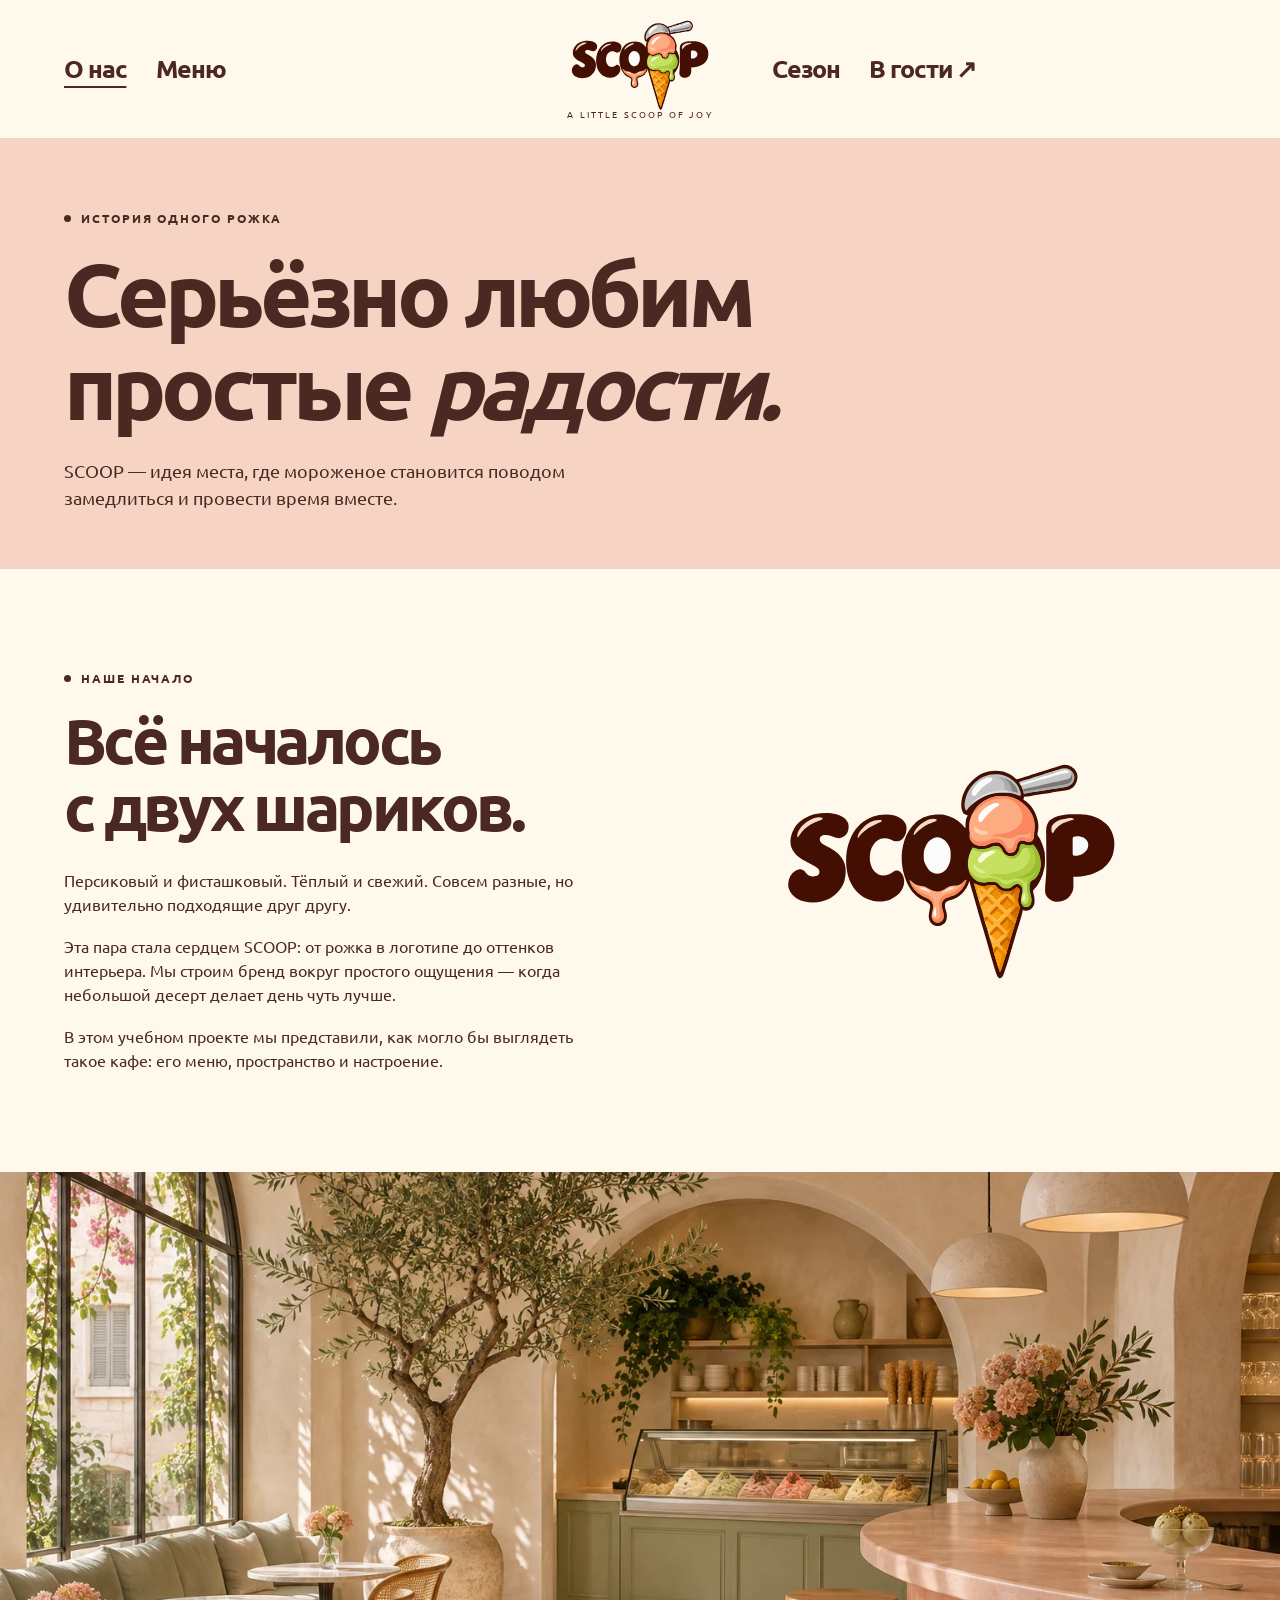
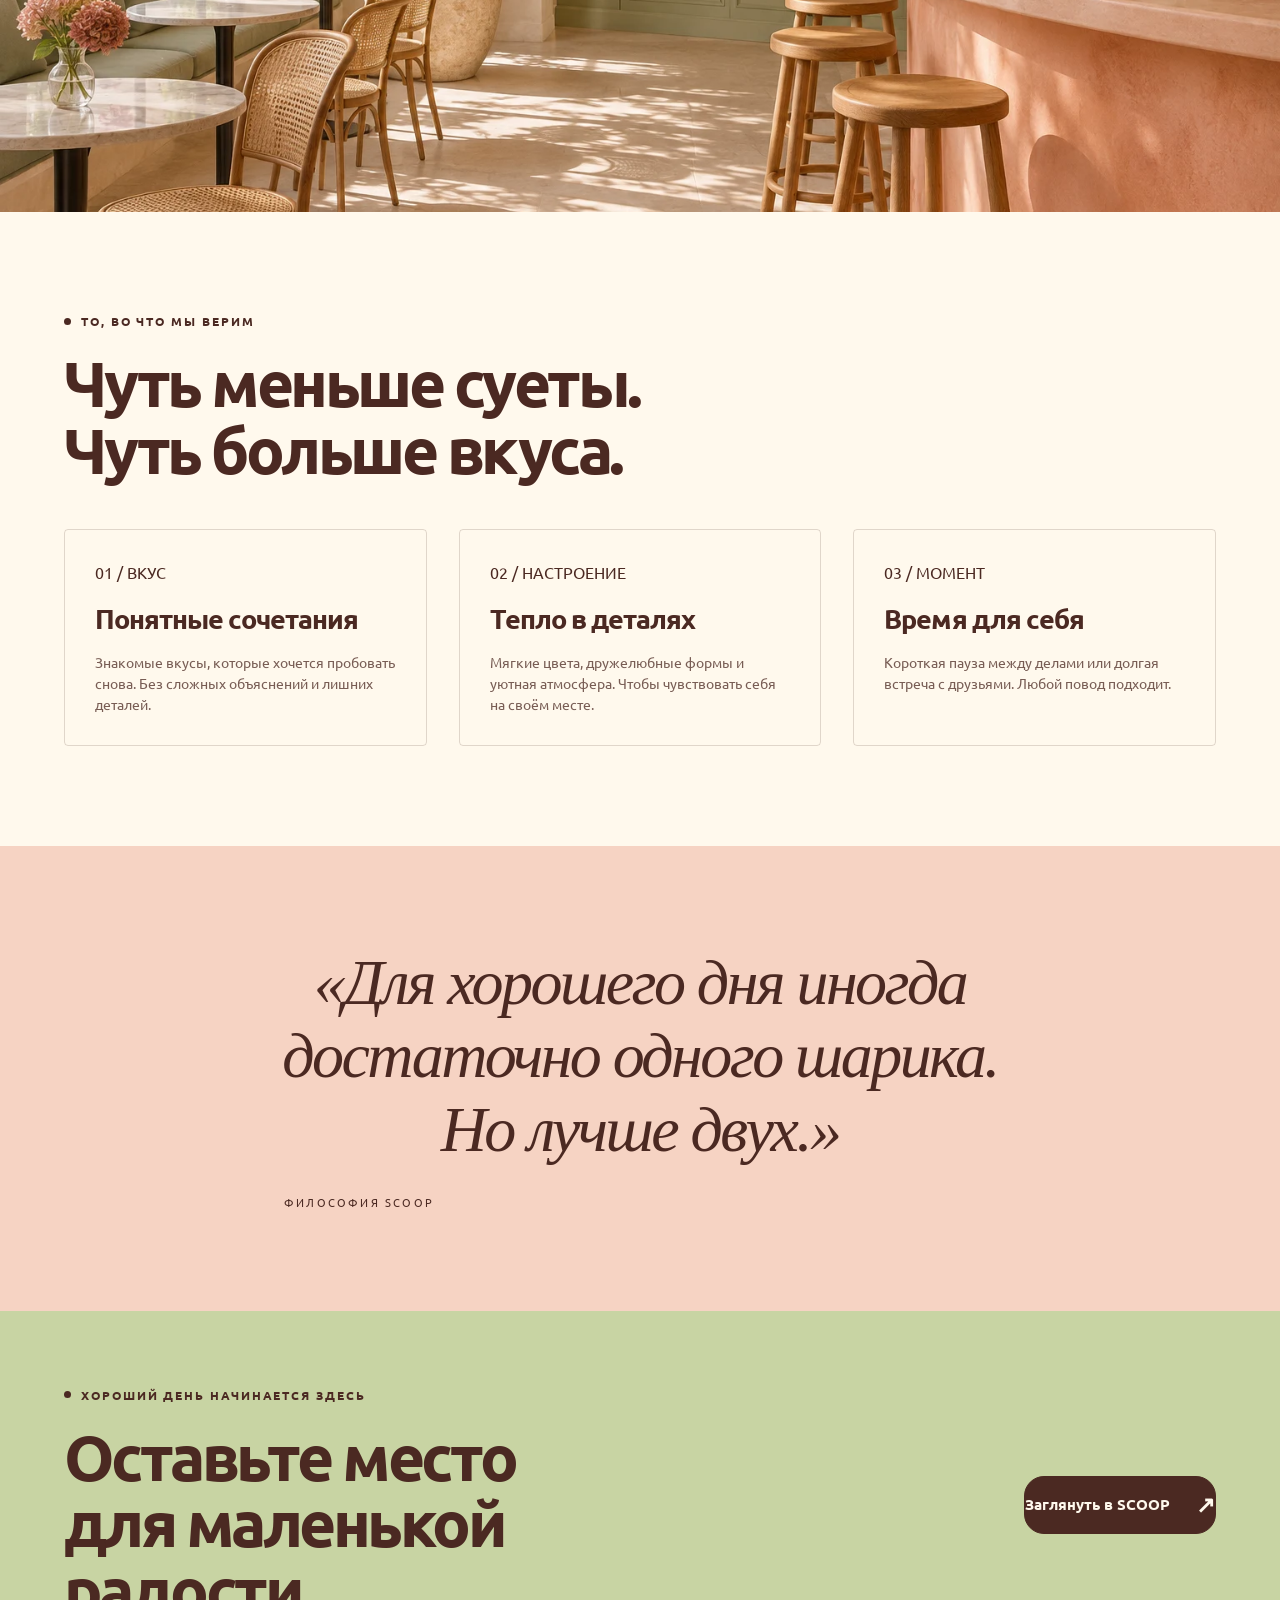
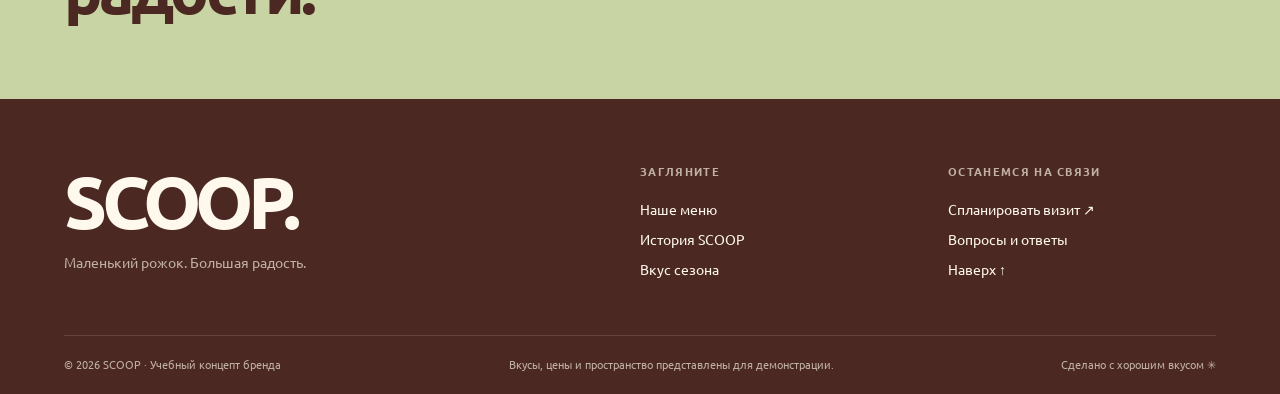
==== about.html @ f2acb2ea "Build SCOOP website with five pages and interactive 3D gelato" ====
<!doctype html><html lang="ru"><head><meta charset="utf-8"><meta name="viewport" content="width=device-width,initial-scale=1"><meta name="theme-color" content="#fff9ed"><title>О SCOOP — история маленькой радости</title><meta name="description" content="SCOOP — концепт кафе-мороженого. Персик, фисташка и маленькие радости. Меню, история бренда и интерактивный 3D-рожок."><link rel="icon" type="image/svg+xml" href="assets/images/logo.svg"><link rel="stylesheet" href="styles.css"><link rel="preload" as="font" type="font/ttf" href="assets/fonts/Ubuntu-Bold.ttf" crossorigin><script src="app.js" defer></script></head><body class="" id="top"><a class="skip" href="#main">Перейти к содержимому</a><header class="site-header"><div class="wrap nav-shell"><nav class="nav-half" aria-label="Основная навигация"><a href="about.html" aria-current="page">О нас</a><a href="menu.html">Меню</a></nav><a class="brand" href="index.html" aria-label="SCOOP — главная"><img src="assets/images/logo.svg" alt="SCOOP — логотип с рожком мороженого" width="150" height="96"><span>a little scoop of joy</span></a><nav class="nav-half" aria-label="Дополнительная навигация"><a href="season.html">Сезон</a><a href="visit.html">В гости ↗</a></nav><button class="mobile-toggle" aria-expanded="false" aria-label="Открыть навигацию">Меню ☰</button></div></header><main id="main"><section class="page-intro"><div class="wrap"><div class="eyebrow">История одного рожка</div><h1>Серьёзно любим<br>простые <em>радости.</em></h1><p>SCOOP — идея места, где мороженое становится поводом замедлиться и провести время вместе.</p></div></section><section class="section"><div class="wrap split"><div class="split-copy"><div class="eyebrow">Наше начало</div><h2>Всё началось<br>с двух шариков.</h2><p>Персиковый и фисташковый. Тёплый и свежий. Совсем разные, но удивительно подходящие друг другу.</p><p>Эта пара стала сердцем SCOOP: от рожка в логотипе до оттенков интерьера. Мы строим бренд вокруг простого ощущения — когда небольшой десерт делает день чуть лучше.</p><p>В этом учебном проекте мы представили, как могло бы выглядеть такое кафе: его меню, пространство и настроение.</p></div><img class="logo-large" src="assets/images/logo.svg" alt="Логотип SCOOP, вариант 14 — персиковое и фисташковое мороженое"></div></section><img class="wide-photo" src="assets/images/interior.webp" alt="Концепция светлого кафе SCOOP с округлой стойкой" width="1536" height="1024"><section class="section"><div class="wrap"><div class="eyebrow">То, во что мы верим</div><h2>Чуть меньше суеты.<br>Чуть больше вкуса.</h2><div class="values"><div class="value"><span>01 / ВКУС</span><h3>Понятные сочетания</h3><p>Знакомые вкусы, которые хочется пробовать снова. Без сложных объяснений и лишних деталей.</p></div><div class="value"><span>02 / НАСТРОЕНИЕ</span><h3>Тепло в деталях</h3><p>Мягкие цвета, дружелюбные формы и уютная атмосфера. Чтобы чувствовать себя на своём месте.</p></div><div class="value"><span>03 / МОМЕНТ</span><h3>Время для себя</h3><p>Короткая пауза между делами или долгая встреча с друзьями. Любой повод подходит.</p></div></div></div></section><section class="section peach-section"><div class="wrap"><blockquote class="quote">«Для хорошего дня иногда<br>достаточно одного шарика.<br>Но лучше двух.»</blockquote><p class="quote-footer">Философия SCOOP</p></div></section><section class="visit-banner"><div class="wrap"><div><div class="eyebrow">Хороший день начинается здесь</div><h2>Оставьте место<br>для маленькой радости.</h2></div><a class="btn dark" href="visit.html">Заглянуть в SCOOP <span class="arrow">↗</span></a></div></section></main><footer class="site-footer"><div class="wrap"><div class="footer-top"><div class="footer-brand"><a class="footer-word" href="index.html">SCOOP.</a><p>Маленький рожок. Большая радость.</p></div><div class="footer-col"><h3>Загляните</h3><a href="menu.html">Наше меню</a><a href="about.html">История SCOOP</a><a href="season.html">Вкус сезона</a></div><div class="footer-col"><h3>Останемся на связи</h3><a href="visit.html">Спланировать визит ↗</a><a href="visit.html#faq">Вопросы и ответы</a><a href="#top">Наверх ↑</a></div></div><div class="footer-bottom"><span>© 2026 SCOOP · Учебный концепт бренда</span><span>Вкусы, цены и пространство представлены для демонстрации.</span><span>Сделано с хорошим вкусом ✳</span></div></div></footer></body></html>
---- styles.css ----
@font-face{font-family:Ubuntu;src:url('assets/fonts/Ubuntu-Regular.ttf')}@font-face{font-family:Ubuntu;src:url('assets/fonts/Ubuntu-Bold.ttf');font-weight:700}
:root{--cream:#fff9ed;--ink:#4b2922;--peach:#f5ad90;--pistachio:#c8d4a3;--line:#4b29222b;--pink:#f6d3c3;--max:1440px}*{box-sizing:border-box}html{scroll-behavior:smooth;scroll-padding-top:110px}body{margin:0;background:var(--cream);color:var(--ink);font-family:Ubuntu,Arial,sans-serif;font-size:16px;line-height:1.5}a{color:inherit;text-decoration:none}button,input,select{font:inherit;color:inherit}button,a,input,select{ -webkit-tap-highlight-color:transparent}button{cursor:pointer}button:disabled{cursor:default}button:focus-visible,a:focus-visible,input:focus-visible,select:focus-visible,canvas:focus-visible{outline:3px solid #7a4233;outline-offset:5px}button{border:0}img{max-width:100%;display:block}h1,h2,h3,p{margin:0}h1,h2,h3{font-weight:700;line-height:1.04;letter-spacing:-.055em}h1{font-size:clamp(62px,7.2vw,104px)}h2{font-size:clamp(43px,5vw,70px)}h3{font-size:29px;letter-spacing:-.035em}p{max-width:590px}.wrap{max-width:var(--max);margin:auto;padding:0 5%}.eyebrow{text-transform:uppercase;letter-spacing:.16em;font-size:12px;font-weight:700;display:flex;align-items:center;gap:10px;margin-bottom:20px}.eyebrow:before{content:'';width:7px;height:7px;border-radius:50%;background:currentColor}.muted{opacity:.67}.skip{position:fixed;top:-80px;left:20px;background:white;padding:12px;z-index:100}.skip:focus{top:5px}.site-header{height:139px;position:relative;z-index:10;border-bottom:1px solid var(--line);background:var(--cream)}.nav-shell{height:100%;display:grid;grid-template-columns:1fr 200px 1fr;align-items:center;gap:32px}.brand{display:flex;flex-direction:column;align-items:center;justify-content:center;align-self:stretch}.brand img{width:150px;height:96px;object-fit:contain}.brand span{font-size:9px;letter-spacing:.24em;text-transform:uppercase;margin-top:-5px}.nav-half{display:flex;gap:30px;align-items:center}.nav-half:last-child{justify-content:flex-end}.nav-half a{font-weight:700;font-size:25px;letter-spacing:-.045em;white-space:nowrap}.nav-half a[aria-current=page]{text-decoration:underline;text-underline-offset:8px;text-decoration-thickness:2px}.nav-half a:hover{opacity:.65}.mobile-toggle{display:none}.hero{position:relative;overflow:hidden;background:#f6d9c4;min-height:660px}.hero-inner{min-height:660px;display:grid;grid-template-columns:1fr 1fr;align-items:center;position:relative}.hero-copy{padding:62px 0 94px;z-index:2}.hero h1 span{display:block}.hero h1 .serif{font-family:Georgia,serif;font-weight:400;font-style:italic;letter-spacing:-.07em}.hero .lead{margin-top:26px;max-width:400px;font-size:18px;line-height:1.55}.buttons{display:flex;gap:12px;margin-top:30px;flex-wrap:wrap}.btn{min-width:184px;height:58px;border-radius:20px;display:inline-flex;align-items:center;justify-content:center;gap:26px;font-weight:700;font-size:15px;border:1px solid var(--ink);transition:transform .2s,background .2s}.btn:hover{transform:translateY(-3px)}.btn.dark{background:var(--ink);color:var(--cream)}.btn.light{background:var(--cream)}.btn.pistachio{background:var(--pistachio)}.arrow{font-size:23px;line-height:1}.hero-art{position:absolute;width:56%;height:100%;right:-2%;top:0}.halo{position:absolute;top:10%;right:10%;width:76%;aspect-ratio:1;border:1px solid #4b292235;border-radius:50%}.halo:after{content:'';position:absolute;inset:20px;border:1px solid #4b292215;border-radius:50%}.hero-art canvas{position:absolute;inset:0;width:100%;height:100%;touch-action:pan-y;cursor:grab}.hero-art canvas:active{cursor:grabbing}.hero-fallback{position:absolute;inset:8% 4% 8%;width:92%;height:84%;object-fit:contain;mix-blend-mode:multiply}.hero-art.ready .hero-fallback{display:none}.sticker{position:absolute;right:6%;top:18%;width:102px;height:102px;border-radius:50%;display:grid;place-content:center;text-align:center;background:var(--pistachio);transform:rotate(12deg);font-size:12px;font-weight:700;line-height:1.4;box-shadow:0 8px 24px #4b292208;pointer-events:none}.sticker b{font-size:25px}.model-hint{position:absolute;bottom:103px;right:10%;display:flex;align-items:center;gap:10px;font-size:11px;letter-spacing:.04em}.icon-btn{width:38px;height:38px;background:transparent;border:1px solid var(--line);border-radius:50%;display:inline-grid;place-content:center}.flavor-control{position:absolute;bottom:40px;right:14%;display:flex;gap:12px;align-items:center;font-size:12px}.swatches{display:flex;gap:6px}.swatch{width:25px;height:25px;border:3px solid var(--cream);border-radius:50%;outline:1px solid transparent}.swatch[aria-pressed=true]{outline-color:var(--ink)}.slide-control{position:absolute;bottom:30px;left:5%;display:flex;align-items:center;gap:15px;font-size:12px}.slide-control a{width:40px;height:40px;border:1px solid #4b292260;border-radius:50%;display:grid;place-items:center;font-size:21px}.slide-control a:hover{background:var(--cream)}.slide-control .count{margin:0 12px;font-size:11px;letter-spacing:.2em}.down-link{position:absolute;bottom:30px;left:47%;width:38px;height:38px;display:grid;place-items:center;border-bottom:1px solid var(--ink)}.ribbon{display:flex;justify-content:space-around;align-items:center;gap:26px;overflow:hidden;background:var(--pistachio);padding:21px 4%;font-weight:700;font-size:14px;white-space:nowrap;border-block:1px solid var(--line)}.ribbon i{font-size:20px;font-style:normal}.section{padding:100px 0}.section-head{display:flex;align-items:flex-end;justify-content:space-between;gap:30px;margin-bottom:38px}.section-head h2{max-width:700px}.text-link{border-bottom:1px solid var(--ink);padding-bottom:7px;display:inline-flex;gap:28px;font-size:14px;white-space:nowrap}.cards{display:grid;grid-template-columns:repeat(3,1fr);gap:22px}.flavor-card{min-width:0}.flavor-image{height:310px;background:var(--card);position:relative;overflow:hidden;border-radius:150px 150px 5px 5px;display:grid;place-items:center;transition:transform .3s}.flavor-card:hover .flavor-image{transform:translateY(-5px)}.flavor-image img{height:250px;width:280px;object-fit:contain;filter:drop-shadow(0 18px 17px #4b292220)}.tag{position:absolute;left:20px;top:26px;border:1px solid #4b292240;border-radius:30px;padding:5px 11px;font-size:10px;letter-spacing:.08em;text-transform:uppercase}.card-heading{display:flex;justify-content:space-between;gap:16px;align-items:baseline;margin:20px 0 8px}.card-heading h3{font-size:26px}.price{font-size:14px;white-space:nowrap}.flavor-card p{font-size:14px;opacity:.7;max-width:320px}.split{display:grid;grid-template-columns:1fr 1fr;gap:8%;align-items:center}.split-image{width:100%;aspect-ratio:1;object-fit:cover;border-radius:4px 180px 4px 4px}.split-copy h2{margin-bottom:28px}.split-copy p+p{margin-top:18px}.split-copy .text-link{margin-top:30px}.peach-section{background:var(--pink)}.quote{font-family:Georgia,serif;font-weight:400;font-style:italic;font-size:clamp(40px,5vw,70px);letter-spacing:-.04em;max-width:1000px;text-align:center;line-height:1.15;margin:auto}.quote-footer{text-align:center;margin-top:28px;font-size:11px;letter-spacing:.2em;text-transform:uppercase}.steps{display:grid;grid-template-columns:repeat(3,1fr);gap:42px;margin-top:55px}.step{border-top:1px solid var(--line);padding-top:22px}.step .number{font-size:11px;letter-spacing:.15em;display:block;margin-bottom:28px}.step h3{font-size:28px;margin-bottom:15px}.step p{font-size:15px;opacity:.7}.visit-banner{padding:75px 0;background:var(--pistachio)}.visit-banner .wrap{display:flex;justify-content:space-between;align-items:center;gap:30px}.visit-banner h2{max-width:700px}.site-footer{padding:64px 0 22px;background:var(--ink);color:var(--cream)}.footer-top{display:grid;grid-template-columns:2fr 1fr 1fr;gap:40px;padding-bottom:55px}.footer-word{font-size:74px;font-weight:700;letter-spacing:-.07em;line-height:1}.footer-top p{font-size:14px;opacity:.65;margin-top:15px}.footer-col h3{font:700 11px Ubuntu;letter-spacing:.12em;text-transform:uppercase;margin-bottom:20px;opacity:.65}.footer-col a{display:block;margin-top:9px;font-size:14px}.footer-bottom{border-top:1px solid #fff9ed35;padding-top:20px;font-size:11px;display:flex;gap:25px;justify-content:space-between;opacity:.65}.page-intro{padding:70px 0 58px;background:var(--pink)}.page-intro h1{font-size:clamp(54px,7vw,92px)}.page-intro p{font-size:18px;margin-top:24px}.filter-row{display:flex;gap:10px;flex-wrap:wrap;margin-bottom:34px}.filter{border:1px solid var(--line);border-radius:40px;padding:11px 21px;background:transparent;font-size:13px}.filter[aria-pressed=true]{background:var(--ink);color:var(--cream)}.menu-grid{row-gap:45px}.note{font-size:12px;opacity:.65;margin-top:35px;max-width:850px}.detail-toggle{margin-top:12px;border-bottom:1px solid var(--line);background:none;padding:0 0 4px;font-size:12px}.detail{font-size:12px;margin-top:12px;padding:14px;border:1px solid var(--line);border-radius:12px}.detail[hidden],.flavor-card[hidden]{display:none}.wide-photo{width:100%;max-height:640px;object-fit:cover}.values{display:grid;grid-template-columns:repeat(3,1fr);gap:32px;margin-top:45px}.value{padding:30px;border:1px solid var(--line);border-radius:4px}.value h3{margin:20px 0;font-size:27px}.value p{font-size:14px;opacity:.75}.visit-grid{display:grid;grid-template-columns:1fr 1fr;gap:60px;align-items:start}.visit-grid img{border-radius:180px 180px 4px 4px;aspect-ratio:1;object-fit:cover}.visit-grid h2{font-size:48px;margin-bottom:24px}.visit-form{background:#f4eedf;border-radius:4px;padding:30px}.fields{display:grid;grid-template-columns:1fr 1fr;gap:18px}.field{display:flex;flex-direction:column;gap:8px;font-size:12px}.field input,.field select{width:100%;padding:13px 10px;background:var(--cream);border:1px solid var(--line);border-radius:8px;min-width:0}.field.full{grid-column:1/-1}.visit-form .btn{width:100%;margin-top:22px}.form-message{padding:15px;margin-top:20px;border:1px solid #4b292250;background:var(--pistachio);font-size:14px;border-radius:8px}.form-message:empty{display:none}.faq{max-width:900px;margin:45px auto 0}.faq details{border-top:1px solid var(--line);padding:22px 0}.faq summary{font-size:21px;cursor:pointer}.faq p{font-size:15px;margin-top:18px;opacity:.75}.season .hero{background:#dce3bd}.season .sticker{background:var(--peach)}.season .hero-fallback{object-fit:cover;border-radius:220px}.season .hero-art{right:0}.season .hero-art:after{content:'';position:absolute;inset:0;background:linear-gradient(90deg,#dce3bd,transparent 30%);pointer-events:none}.season-photo{width:90%;height:84%;position:absolute;top:5%;right:0;object-fit:cover;border-radius:250px 250px 6px 6px}.season .hero-copy{max-width:640px}.season .model-hint,.season .flavor-control{display:none}.logo-large{width:65%;margin:auto}.reduce-note{font-size:10px;opacity:.6}.social-stamp{display:flex;align-items:center;gap:8px;letter-spacing:.1em;text-transform:uppercase;font-size:10px}.social-stamp:before{content:'✳';font-size:28px}.toast{position:fixed;bottom:25px;left:50%;transform:translateX(-50%);padding:15px 24px;background:var(--ink);color:var(--cream);border-radius:20px;z-index:99}.hero-in{animation:slideIn .3s ease-in}@keyframes slideIn{from{opacity:.65;transform:translateX(24px)}to{opacity:1;transform:translateX(0)}}
@media(min-width:1500px){.hero-art{right:0}.hero-inner{min-height:740px}.hero{min-height:740px}}
@media(max-width:1100px){.nav-shell{grid-template-columns:1fr 170px 1fr;gap:15px}.nav-half{gap:20px}.nav-half a{font-size:19px}.hero h1{font-size:76px}.hero-art{right:-6%;width:62%}.hero .lead{max-width:340px}.flavor-image{height:260px}.flavor-image img{height:220px}.hero-inner,.hero{min-height:650px}.model-hint{right:12%}}
@media(max-width:760px){.wrap{padding:0 6%}.site-header{height:96px}.nav-shell{display:flex;justify-content:space-between}.brand{align-items:flex-start}.brand img{width:112px;height:73px}.brand span{font-size:7px;margin-left:12px;margin-top:-5px}.mobile-toggle{display:block;background:transparent;border:1px solid var(--line);border-radius:18px;padding:10px 15px;font-size:14px}.nav-half{display:none;position:absolute;left:0;right:0;top:96px;background:var(--cream);padding:20px 6%;flex-direction:column;align-items:flex-start;gap:18px}.nav-half:last-child{top:208px;padding-bottom:25px}.site-header.open .nav-half{display:flex}.nav-half a{font-size:22px}.hero-inner{display:flex;flex-direction:column;min-height:990px;align-items:stretch}.hero-copy{padding:40px 0 0}.hero h1{font-size:69px;max-width:430px}.hero .lead{font-size:16px;max-width:360px;margin-top:22px}.hero-art{top:415px;right:0;width:100%;height:500px}.hero-art .halo{top:8%;width:72%;right:14%}.sticker{top:14%;right:7%;height:80px;width:80px;font-size:10px}.sticker b{font-size:20px}.buttons{gap:10px;margin-top:25px}.btn{min-width:0;flex:1;max-width:220px;padding:0 18px;gap:20px;height:56px;font-size:14px}.model-hint{bottom:40px;right:12%;font-size:10px}.flavor-control{bottom:0;right:17%;font-size:11px}.slide-control{bottom:23px;left:6%}.down-link{left:auto;right:6%;bottom:23px}.ribbon{justify-content:flex-start;font-size:12px;padding:15px 6%;gap:26px}.section{padding:65px 0}.section-head{align-items:flex-start;flex-direction:column;gap:22px}.cards{grid-template-columns:1fr;gap:38px}.flavor-image{height:340px;border-radius:180px 180px 5px 5px}.flavor-image img{height:290px}.card-heading h3{font-size:29px}.split{grid-template-columns:1fr;gap:36px}.split-image{aspect-ratio:1.1;border-top-right-radius:140px}.split-copy h2{font-size:44px}.steps,.values{grid-template-columns:1fr;gap:25px}.step .number{margin-bottom:14px}.visit-banner .wrap{align-items:flex-start;flex-direction:column}.visit-banner h2{font-size:43px}.visit-banner .btn{flex:auto;min-width:190px}.footer-top{grid-template-columns:1fr 1fr;gap:35px}.footer-brand{grid-column:1/-1}.footer-bottom{flex-direction:column;gap:8px}.page-intro{padding:47px 0}.page-intro p{font-size:16px}.visit-grid{grid-template-columns:1fr;gap:40px}.visit-form{padding:22px}.visit-form .btn{max-width:none}.visit-grid h2{font-size:40px}.fields{gap:12px}.filter-row{gap:7px}.filter{padding:9px 15px}.season-photo{height:80%;width:88%;right:6%}.season .hero-art:after{display:none}.season .hero-inner{min-height:990px}.season .hero-copy{z-index:2}.season .hero h1{font-size:64px}.quote{font-size:42px}.faq summary{font-size:19px}.value{padding:26px}}
@media(prefers-reduced-motion:reduce){html{scroll-behavior:auto}*,*:before,*:after{animation:none!important;transition:none!important}}
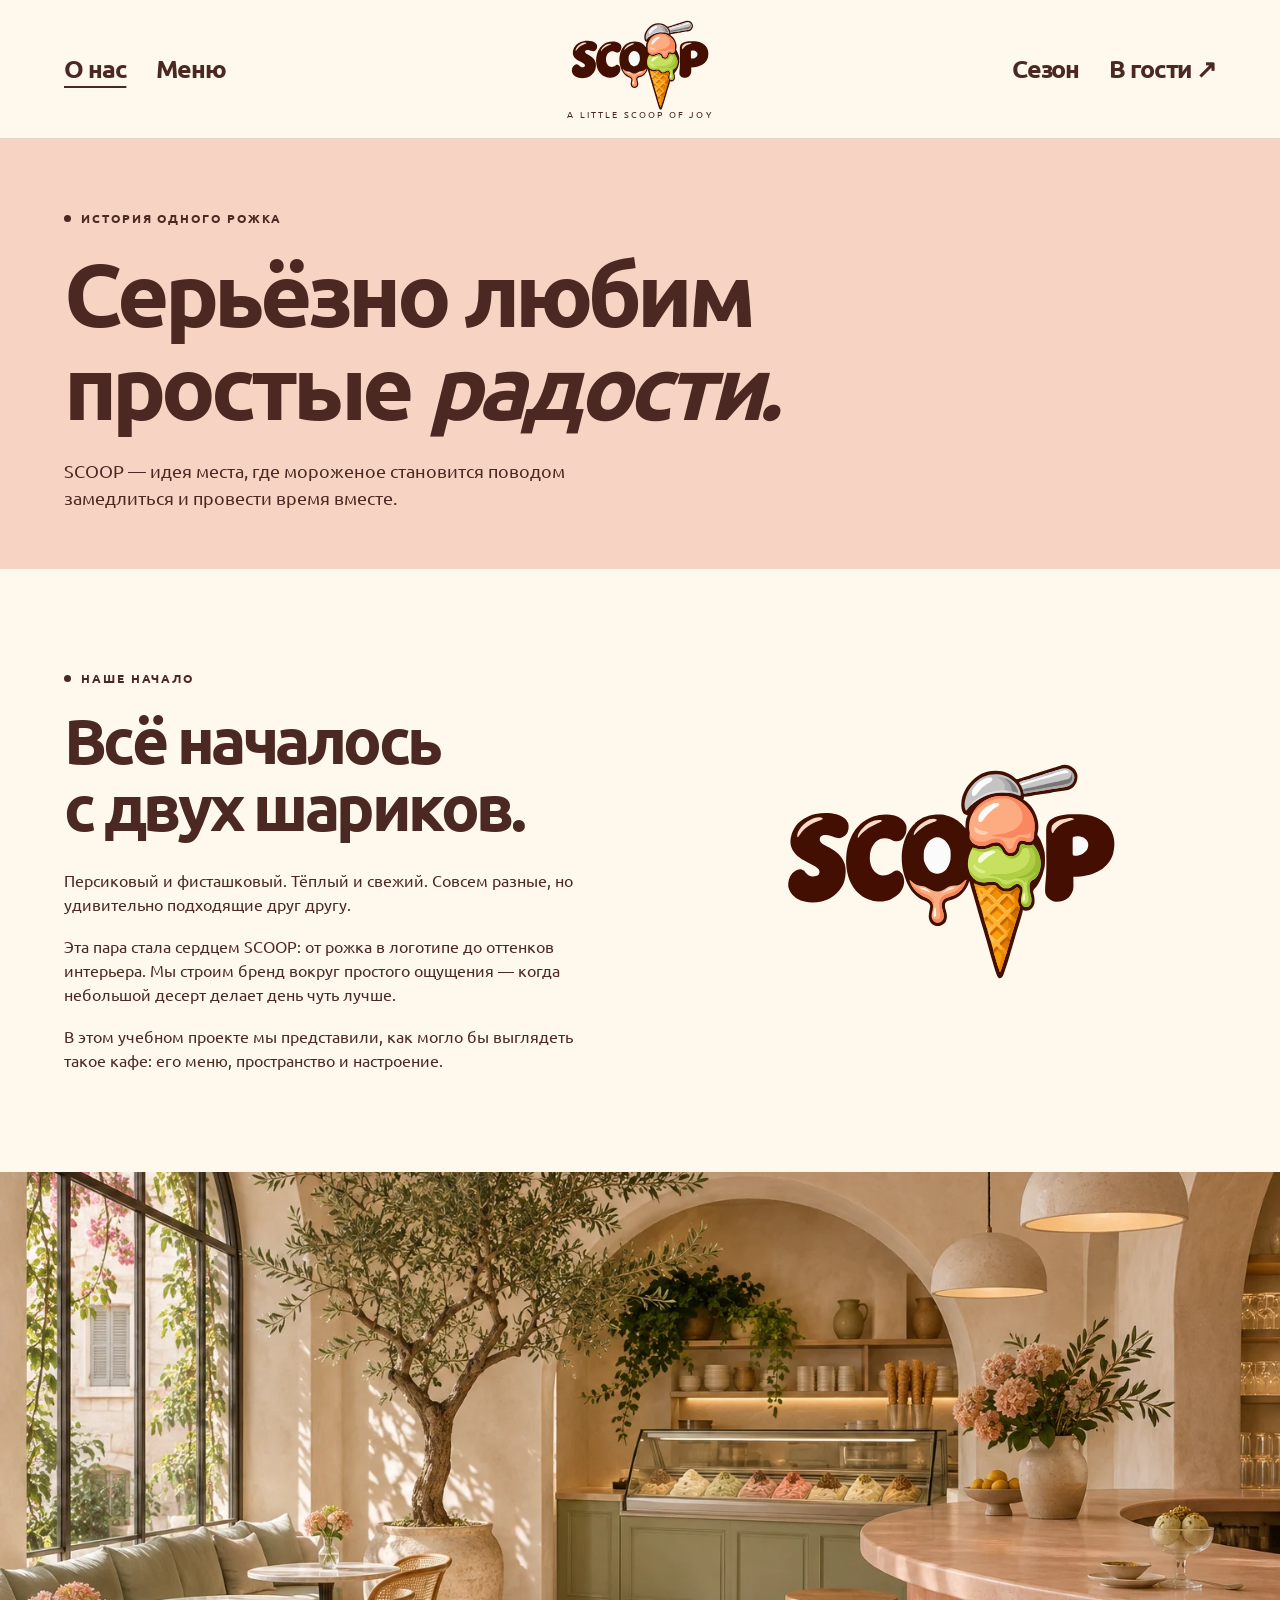
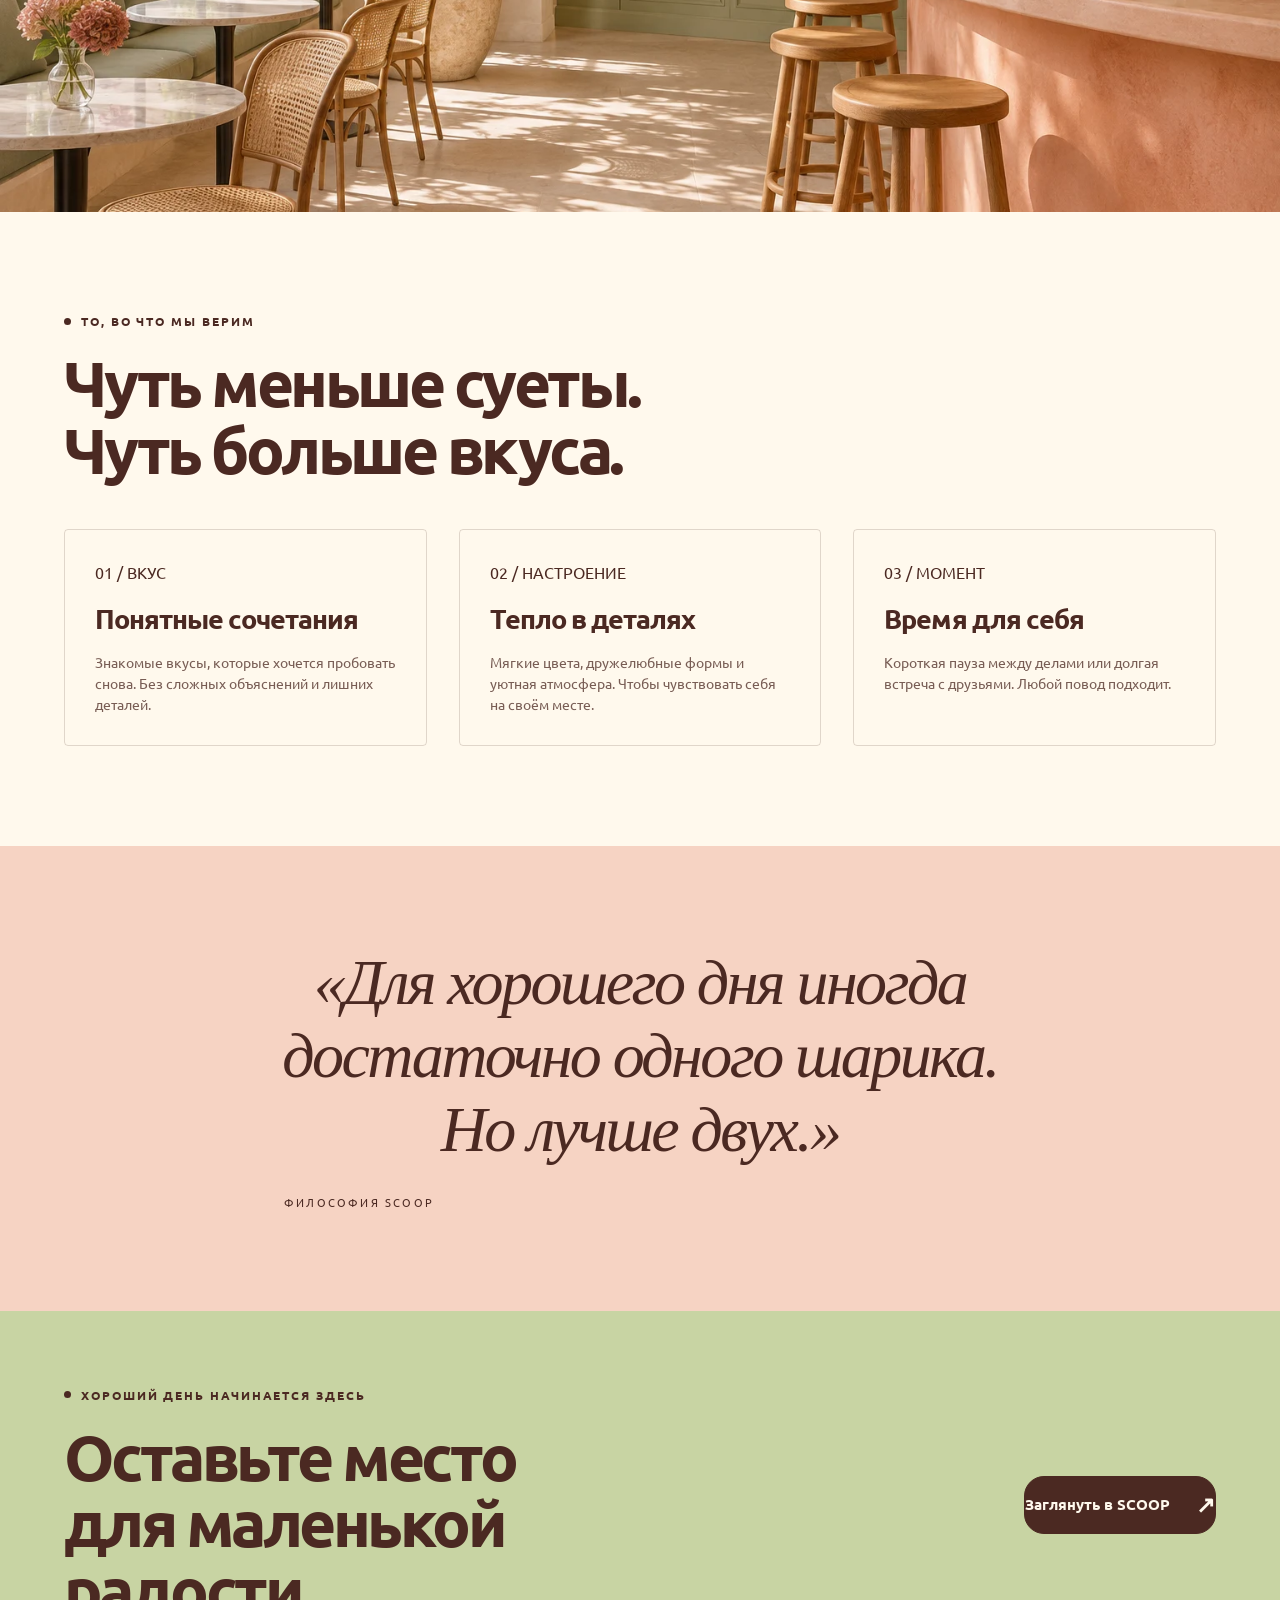
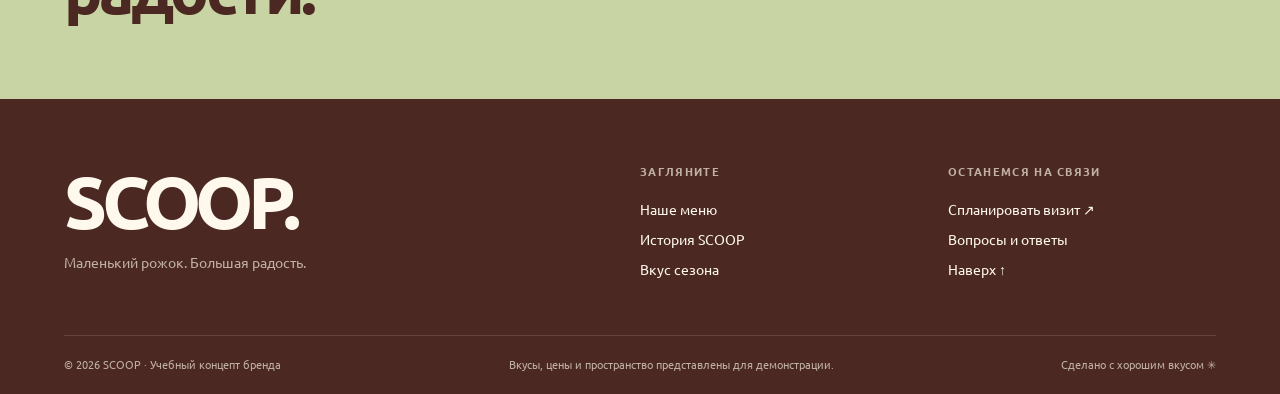
==== commit 4c1ad7d7: "Fix mobile navigation and responsive layout; add filtered flavor picker and restore visit plans" ====
--- a/about.html
+++ b/about.html
@@ -1 +1 @@
-<!doctype html><html lang="ru"><head><meta charset="utf-8"><meta name="viewport" content="width=device-width,initial-scale=1"><meta name="theme-color" content="#fff9ed"><title>О SCOOP — история маленькой радости</title><meta name="description" content="SCOOP — концепт кафе-мороженого. Персик, фисташка и маленькие радости. Меню, история бренда и интерактивный 3D-рожок."><link rel="icon" type="image/svg+xml" href="assets/images/logo.svg"><link rel="stylesheet" href="styles.css"><link rel="preload" as="font" type="font/ttf" href="assets/fonts/Ubuntu-Bold.ttf" crossorigin><script src="app.js" defer></script></head><body class="" id="top"><a class="skip" href="#main">Перейти к содержимому</a><header class="site-header"><div class="wrap nav-shell"><nav class="nav-half" aria-label="Основная навигация"><a href="about.html" aria-current="page">О нас</a><a href="menu.html">Меню</a></nav><a class="brand" href="index.html" aria-label="SCOOP — главная"><img src="assets/images/logo.svg" alt="SCOOP — логотип с рожком мороженого" width="150" height="96"><span>a little scoop of joy</span></a><nav class="nav-half" aria-label="Дополнительная навигация"><a href="season.html">Сезон</a><a href="visit.html">В гости ↗</a></nav><button class="mobile-toggle" aria-expanded="false" aria-label="Открыть навигацию">Меню ☰</button></div></header><main id="main"><section class="page-intro"><div class="wrap"><div class="eyebrow">История одного рожка</div><h1>Серьёзно любим<br>простые <em>радости.</em></h1><p>SCOOP — идея места, где мороженое становится поводом замедлиться и провести время вместе.</p></div></section><section class="section"><div class="wrap split"><div class="split-copy"><div class="eyebrow">Наше начало</div><h2>Всё началось<br>с двух шариков.</h2><p>Персиковый и фисташковый. Тёплый и свежий. Совсем разные, но удивительно подходящие друг другу.</p><p>Эта пара стала сердцем SCOOP: от рожка в логотипе до оттенков интерьера. Мы строим бренд вокруг простого ощущения — когда небольшой десерт делает день чуть лучше.</p><p>В этом учебном проекте мы представили, как могло бы выглядеть такое кафе: его меню, пространство и настроение.</p></div><img class="logo-large" src="assets/images/logo.svg" alt="Логотип SCOOP, вариант 14 — персиковое и фисташковое мороженое"></div></section><img class="wide-photo" src="assets/images/interior.webp" alt="Концепция светлого кафе SCOOP с округлой стойкой" width="1536" height="1024"><section class="section"><div class="wrap"><div class="eyebrow">То, во что мы верим</div><h2>Чуть меньше суеты.<br>Чуть больше вкуса.</h2><div class="values"><div class="value"><span>01 / ВКУС</span><h3>Понятные сочетания</h3><p>Знакомые вкусы, которые хочется пробовать снова. Без сложных объяснений и лишних деталей.</p></div><div class="value"><span>02 / НАСТРОЕНИЕ</span><h3>Тепло в деталях</h3><p>Мягкие цвета, дружелюбные формы и уютная атмосфера. Чтобы чувствовать себя на своём месте.</p></div><div class="value"><span>03 / МОМЕНТ</span><h3>Время для себя</h3><p>Короткая пауза между делами или долгая встреча с друзьями. Любой повод подходит.</p></div></div></div></section><section class="section peach-section"><div class="wrap"><blockquote class="quote">«Для хорошего дня иногда<br>достаточно одного шарика.<br>Но лучше двух.»</blockquote><p class="quote-footer">Философия SCOOP</p></div></section><section class="visit-banner"><div class="wrap"><div><div class="eyebrow">Хороший день начинается здесь</div><h2>Оставьте место<br>для маленькой радости.</h2></div><a class="btn dark" href="visit.html">Заглянуть в SCOOP <span class="arrow">↗</span></a></div></section></main><footer class="site-footer"><div class="wrap"><div class="footer-top"><div class="footer-brand"><a class="footer-word" href="index.html">SCOOP.</a><p>Маленький рожок. Большая радость.</p></div><div class="footer-col"><h3>Загляните</h3><a href="menu.html">Наше меню</a><a href="about.html">История SCOOP</a><a href="season.html">Вкус сезона</a></div><div class="footer-col"><h3>Останемся на связи</h3><a href="visit.html">Спланировать визит ↗</a><a href="visit.html#faq">Вопросы и ответы</a><a href="#top">Наверх ↑</a></div></div><div class="footer-bottom"><span>© 2026 SCOOP · Учебный концепт бренда</span><span>Вкусы, цены и пространство представлены для демонстрации.</span><span>Сделано с хорошим вкусом ✳</span></div></div></footer></body></html>+<!doctype html><html lang="ru"><head><meta charset="utf-8"><meta name="viewport" content="width=device-width,initial-scale=1"><meta name="theme-color" content="#fff9ed"><title>О SCOOP — история маленькой радости</title><meta name="description" content="SCOOP — концепт кафе-мороженого. Персик, фисташка и маленькие радости. Меню, история бренда и интерактивный 3D-рожок."><link rel="icon" type="image/svg+xml" href="assets/images/logo.svg"><link rel="stylesheet" href="styles.css?v=2"><link rel="preload" as="font" type="font/ttf" href="assets/fonts/Ubuntu-Bold.ttf" crossorigin><script src="app.js?v=2" defer></script></head><body class="" id="top"><a class="skip" href="#main">Перейти к содержимому</a><header class="site-header"><div class="wrap nav-shell"><nav class="nav-half" aria-label="Основная навигация"><a href="about.html" aria-current="page">О нас</a><a href="menu.html">Меню</a></nav><a class="brand" href="index.html" aria-label="SCOOP — главная"><img src="assets/images/logo.svg" alt="SCOOP — логотип с рожком мороженого" width="150" height="96"><span>a little scoop of joy</span></a><nav class="nav-half" aria-label="Дополнительная навигация"><a href="season.html">Сезон</a><a href="visit.html">В гости ↗</a></nav><button class="mobile-toggle" aria-expanded="false" aria-label="Открыть навигацию">Меню ☰</button></div></header><main id="main"><section class="page-intro"><div class="wrap"><div class="eyebrow">История одного рожка</div><h1>Серьёзно любим<br>простые <em>радости.</em></h1><p>SCOOP — идея места, где мороженое становится поводом замедлиться и провести время вместе.</p></div></section><section class="section"><div class="wrap split"><div class="split-copy"><div class="eyebrow">Наше начало</div><h2>Всё началось<br>с двух шариков.</h2><p>Персиковый и фисташковый. Тёплый и свежий. Совсем разные, но удивительно подходящие друг другу.</p><p>Эта пара стала сердцем SCOOP: от рожка в логотипе до оттенков интерьера. Мы строим бренд вокруг простого ощущения — когда небольшой десерт делает день чуть лучше.</p><p>В этом учебном проекте мы представили, как могло бы выглядеть такое кафе: его меню, пространство и настроение.</p></div><img class="logo-large" src="assets/images/logo.svg" alt="Логотип SCOOP, вариант 14 — персиковое и фисташковое мороженое"></div></section><img class="wide-photo" src="assets/images/interior.webp" alt="Концепция светлого кафе SCOOP с округлой стойкой" width="1536" height="1024"><section class="section"><div class="wrap"><div class="eyebrow">То, во что мы верим</div><h2>Чуть меньше суеты.<br>Чуть больше вкуса.</h2><div class="values"><div class="value"><span>01 / ВКУС</span><h3>Понятные сочетания</h3><p>Знакомые вкусы, которые хочется пробовать снова. Без сложных объяснений и лишних деталей.</p></div><div class="value"><span>02 / НАСТРОЕНИЕ</span><h3>Тепло в деталях</h3><p>Мягкие цвета, дружелюбные формы и уютная атмосфера. Чтобы чувствовать себя на своём месте.</p></div><div class="value"><span>03 / МОМЕНТ</span><h3>Время для себя</h3><p>Короткая пауза между делами или долгая встреча с друзьями. Любой повод подходит.</p></div></div></div></section><section class="section peach-section"><div class="wrap"><blockquote class="quote">«Для хорошего дня иногда<br>достаточно одного шарика.<br>Но лучше двух.»</blockquote><p class="quote-footer">Философия SCOOP</p></div></section><section class="visit-banner"><div class="wrap"><div><div class="eyebrow">Хороший день начинается здесь</div><h2>Оставьте место<br>для маленькой радости.</h2></div><a class="btn dark" href="visit.html">Заглянуть в SCOOP <span class="arrow">↗</span></a></div></section></main><footer class="site-footer"><div class="wrap"><div class="footer-top"><div class="footer-brand"><a class="footer-word" href="index.html">SCOOP.</a><p>Маленький рожок. Большая радость.</p></div><div class="footer-col"><h3>Загляните</h3><a href="menu.html">Наше меню</a><a href="about.html">История SCOOP</a><a href="season.html">Вкус сезона</a></div><div class="footer-col"><h3>Останемся на связи</h3><a href="visit.html">Спланировать визит ↗</a><a href="visit.html#faq">Вопросы и ответы</a><a href="#top">Наверх ↑</a></div></div><div class="footer-bottom"><span>© 2026 SCOOP · Учебный концепт бренда</span><span>Вкусы, цены и пространство представлены для демонстрации.</span><span>Сделано с хорошим вкусом ✳</span></div></div></footer></body></html>
--- a/styles.css
+++ b/styles.css
@@ -1,6 +1,22 @@
-@font-face{font-family:Ubuntu;src:url('assets/fonts/Ubuntu-Regular.ttf')}@font-face{font-family:Ubuntu;src:url('assets/fonts/Ubuntu-Bold.ttf');font-weight:700}
-:root{--cream:#fff9ed;--ink:#4b2922;--peach:#f5ad90;--pistachio:#c8d4a3;--line:#4b29222b;--pink:#f6d3c3;--max:1440px}*{box-sizing:border-box}html{scroll-behavior:smooth;scroll-padding-top:110px}body{margin:0;background:var(--cream);color:var(--ink);font-family:Ubuntu,Arial,sans-serif;font-size:16px;line-height:1.5}a{color:inherit;text-decoration:none}button,input,select{font:inherit;color:inherit}button,a,input,select{ -webkit-tap-highlight-color:transparent}button{cursor:pointer}button:disabled{cursor:default}button:focus-visible,a:focus-visible,input:focus-visible,select:focus-visible,canvas:focus-visible{outline:3px solid #7a4233;outline-offset:5px}button{border:0}img{max-width:100%;display:block}h1,h2,h3,p{margin:0}h1,h2,h3{font-weight:700;line-height:1.04;letter-spacing:-.055em}h1{font-size:clamp(62px,7.2vw,104px)}h2{font-size:clamp(43px,5vw,70px)}h3{font-size:29px;letter-spacing:-.035em}p{max-width:590px}.wrap{max-width:var(--max);margin:auto;padding:0 5%}.eyebrow{text-transform:uppercase;letter-spacing:.16em;font-size:12px;font-weight:700;display:flex;align-items:center;gap:10px;margin-bottom:20px}.eyebrow:before{content:'';width:7px;height:7px;border-radius:50%;background:currentColor}.muted{opacity:.67}.skip{position:fixed;top:-80px;left:20px;background:white;padding:12px;z-index:100}.skip:focus{top:5px}.site-header{height:139px;position:relative;z-index:10;border-bottom:1px solid var(--line);background:var(--cream)}.nav-shell{height:100%;display:grid;grid-template-columns:1fr 200px 1fr;align-items:center;gap:32px}.brand{display:flex;flex-direction:column;align-items:center;justify-content:center;align-self:stretch}.brand img{width:150px;height:96px;object-fit:contain}.brand span{font-size:9px;letter-spacing:.24em;text-transform:uppercase;margin-top:-5px}.nav-half{display:flex;gap:30px;align-items:center}.nav-half:last-child{justify-content:flex-end}.nav-half a{font-weight:700;font-size:25px;letter-spacing:-.045em;white-space:nowrap}.nav-half a[aria-current=page]{text-decoration:underline;text-underline-offset:8px;text-decoration-thickness:2px}.nav-half a:hover{opacity:.65}.mobile-toggle{display:none}.hero{position:relative;overflow:hidden;background:#f6d9c4;min-height:660px}.hero-inner{min-height:660px;display:grid;grid-template-columns:1fr 1fr;align-items:center;position:relative}.hero-copy{padding:62px 0 94px;z-index:2}.hero h1 span{display:block}.hero h1 .serif{font-family:Georgia,serif;font-weight:400;font-style:italic;letter-spacing:-.07em}.hero .lead{margin-top:26px;max-width:400px;font-size:18px;line-height:1.55}.buttons{display:flex;gap:12px;margin-top:30px;flex-wrap:wrap}.btn{min-width:184px;height:58px;border-radius:20px;display:inline-flex;align-items:center;justify-content:center;gap:26px;font-weight:700;font-size:15px;border:1px solid var(--ink);transition:transform .2s,background .2s}.btn:hover{transform:translateY(-3px)}.btn.dark{background:var(--ink);color:var(--cream)}.btn.light{background:var(--cream)}.btn.pistachio{background:var(--pistachio)}.arrow{font-size:23px;line-height:1}.hero-art{position:absolute;width:56%;height:100%;right:-2%;top:0}.halo{position:absolute;top:10%;right:10%;width:76%;aspect-ratio:1;border:1px solid #4b292235;border-radius:50%}.halo:after{content:'';position:absolute;inset:20px;border:1px solid #4b292215;border-radius:50%}.hero-art canvas{position:absolute;inset:0;width:100%;height:100%;touch-action:pan-y;cursor:grab}.hero-art canvas:active{cursor:grabbing}.hero-fallback{position:absolute;inset:8% 4% 8%;width:92%;height:84%;object-fit:contain;mix-blend-mode:multiply}.hero-art.ready .hero-fallback{display:none}.sticker{position:absolute;right:6%;top:18%;width:102px;height:102px;border-radius:50%;display:grid;place-content:center;text-align:center;background:var(--pistachio);transform:rotate(12deg);font-size:12px;font-weight:700;line-height:1.4;box-shadow:0 8px 24px #4b292208;pointer-events:none}.sticker b{font-size:25px}.model-hint{position:absolute;bottom:103px;right:10%;display:flex;align-items:center;gap:10px;font-size:11px;letter-spacing:.04em}.icon-btn{width:38px;height:38px;background:transparent;border:1px solid var(--line);border-radius:50%;display:inline-grid;place-content:center}.flavor-control{position:absolute;bottom:40px;right:14%;display:flex;gap:12px;align-items:center;font-size:12px}.swatches{display:flex;gap:6px}.swatch{width:25px;height:25px;border:3px solid var(--cream);border-radius:50%;outline:1px solid transparent}.swatch[aria-pressed=true]{outline-color:var(--ink)}.slide-control{position:absolute;bottom:30px;left:5%;display:flex;align-items:center;gap:15px;font-size:12px}.slide-control a{width:40px;height:40px;border:1px solid #4b292260;border-radius:50%;display:grid;place-items:center;font-size:21px}.slide-control a:hover{background:var(--cream)}.slide-control .count{margin:0 12px;font-size:11px;letter-spacing:.2em}.down-link{position:absolute;bottom:30px;left:47%;width:38px;height:38px;display:grid;place-items:center;border-bottom:1px solid var(--ink)}.ribbon{display:flex;justify-content:space-around;align-items:center;gap:26px;overflow:hidden;background:var(--pistachio);padding:21px 4%;font-weight:700;font-size:14px;white-space:nowrap;border-block:1px solid var(--line)}.ribbon i{font-size:20px;font-style:normal}.section{padding:100px 0}.section-head{display:flex;align-items:flex-end;justify-content:space-between;gap:30px;margin-bottom:38px}.section-head h2{max-width:700px}.text-link{border-bottom:1px solid var(--ink);padding-bottom:7px;display:inline-flex;gap:28px;font-size:14px;white-space:nowrap}.cards{display:grid;grid-template-columns:repeat(3,1fr);gap:22px}.flavor-card{min-width:0}.flavor-image{height:310px;background:var(--card);position:relative;overflow:hidden;border-radius:150px 150px 5px 5px;display:grid;place-items:center;transition:transform .3s}.flavor-card:hover .flavor-image{transform:translateY(-5px)}.flavor-image img{height:250px;width:280px;object-fit:contain;filter:drop-shadow(0 18px 17px #4b292220)}.tag{position:absolute;left:20px;top:26px;border:1px solid #4b292240;border-radius:30px;padding:5px 11px;font-size:10px;letter-spacing:.08em;text-transform:uppercase}.card-heading{display:flex;justify-content:space-between;gap:16px;align-items:baseline;margin:20px 0 8px}.card-heading h3{font-size:26px}.price{font-size:14px;white-space:nowrap}.flavor-card p{font-size:14px;opacity:.7;max-width:320px}.split{display:grid;grid-template-columns:1fr 1fr;gap:8%;align-items:center}.split-image{width:100%;aspect-ratio:1;object-fit:cover;border-radius:4px 180px 4px 4px}.split-copy h2{margin-bottom:28px}.split-copy p+p{margin-top:18px}.split-copy .text-link{margin-top:30px}.peach-section{background:var(--pink)}.quote{font-family:Georgia,serif;font-weight:400;font-style:italic;font-size:clamp(40px,5vw,70px);letter-spacing:-.04em;max-width:1000px;text-align:center;line-height:1.15;margin:auto}.quote-footer{text-align:center;margin-top:28px;font-size:11px;letter-spacing:.2em;text-transform:uppercase}.steps{display:grid;grid-template-columns:repeat(3,1fr);gap:42px;margin-top:55px}.step{border-top:1px solid var(--line);padding-top:22px}.step .number{font-size:11px;letter-spacing:.15em;display:block;margin-bottom:28px}.step h3{font-size:28px;margin-bottom:15px}.step p{font-size:15px;opacity:.7}.visit-banner{padding:75px 0;background:var(--pistachio)}.visit-banner .wrap{display:flex;justify-content:space-between;align-items:center;gap:30px}.visit-banner h2{max-width:700px}.site-footer{padding:64px 0 22px;background:var(--ink);color:var(--cream)}.footer-top{display:grid;grid-template-columns:2fr 1fr 1fr;gap:40px;padding-bottom:55px}.footer-word{font-size:74px;font-weight:700;letter-spacing:-.07em;line-height:1}.footer-top p{font-size:14px;opacity:.65;margin-top:15px}.footer-col h3{font:700 11px Ubuntu;letter-spacing:.12em;text-transform:uppercase;margin-bottom:20px;opacity:.65}.footer-col a{display:block;margin-top:9px;font-size:14px}.footer-bottom{border-top:1px solid #fff9ed35;padding-top:20px;font-size:11px;display:flex;gap:25px;justify-content:space-between;opacity:.65}.page-intro{padding:70px 0 58px;background:var(--pink)}.page-intro h1{font-size:clamp(54px,7vw,92px)}.page-intro p{font-size:18px;margin-top:24px}.filter-row{display:flex;gap:10px;flex-wrap:wrap;margin-bottom:34px}.filter{border:1px solid var(--line);border-radius:40px;padding:11px 21px;background:transparent;font-size:13px}.filter[aria-pressed=true]{background:var(--ink);color:var(--cream)}.menu-grid{row-gap:45px}.note{font-size:12px;opacity:.65;margin-top:35px;max-width:850px}.detail-toggle{margin-top:12px;border-bottom:1px solid var(--line);background:none;padding:0 0 4px;font-size:12px}.detail{font-size:12px;margin-top:12px;padding:14px;border:1px solid var(--line);border-radius:12px}.detail[hidden],.flavor-card[hidden]{display:none}.wide-photo{width:100%;max-height:640px;object-fit:cover}.values{display:grid;grid-template-columns:repeat(3,1fr);gap:32px;margin-top:45px}.value{padding:30px;border:1px solid var(--line);border-radius:4px}.value h3{margin:20px 0;font-size:27px}.value p{font-size:14px;opacity:.75}.visit-grid{display:grid;grid-template-columns:1fr 1fr;gap:60px;align-items:start}.visit-grid img{border-radius:180px 180px 4px 4px;aspect-ratio:1;object-fit:cover}.visit-grid h2{font-size:48px;margin-bottom:24px}.visit-form{background:#f4eedf;border-radius:4px;padding:30px}.fields{display:grid;grid-template-columns:1fr 1fr;gap:18px}.field{display:flex;flex-direction:column;gap:8px;font-size:12px}.field input,.field select{width:100%;padding:13px 10px;background:var(--cream);border:1px solid var(--line);border-radius:8px;min-width:0}.field.full{grid-column:1/-1}.visit-form .btn{width:100%;margin-top:22px}.form-message{padding:15px;margin-top:20px;border:1px solid #4b292250;background:var(--pistachio);font-size:14px;border-radius:8px}.form-message:empty{display:none}.faq{max-width:900px;margin:45px auto 0}.faq details{border-top:1px solid var(--line);padding:22px 0}.faq summary{font-size:21px;cursor:pointer}.faq p{font-size:15px;margin-top:18px;opacity:.75}.season .hero{background:#dce3bd}.season .sticker{background:var(--peach)}.season .hero-fallback{object-fit:cover;border-radius:220px}.season .hero-art{right:0}.season .hero-art:after{content:'';position:absolute;inset:0;background:linear-gradient(90deg,#dce3bd,transparent 30%);pointer-events:none}.season-photo{width:90%;height:84%;position:absolute;top:5%;right:0;object-fit:cover;border-radius:250px 250px 6px 6px}.season .hero-copy{max-width:640px}.season .model-hint,.season .flavor-control{display:none}.logo-large{width:65%;margin:auto}.reduce-note{font-size:10px;opacity:.6}.social-stamp{display:flex;align-items:center;gap:8px;letter-spacing:.1em;text-transform:uppercase;font-size:10px}.social-stamp:before{content:'✳';font-size:28px}.toast{position:fixed;bottom:25px;left:50%;transform:translateX(-50%);padding:15px 24px;background:var(--ink);color:var(--cream);border-radius:20px;z-index:99}.hero-in{animation:slideIn .3s ease-in}@keyframes slideIn{from{opacity:.65;transform:translateX(24px)}to{opacity:1;transform:translateX(0)}}
+@font-face{font-family:Ubuntu;font-display:swap;src:url('assets/fonts/Ubuntu-Regular.ttf')}@font-face{font-family:Ubuntu;font-display:swap;src:url('assets/fonts/Ubuntu-Bold.ttf');font-weight:700}
+:root{--cream:#fff9ed;--ink:#4b2922;--peach:#f5ad90;--pistachio:#c8d4a3;--line:#4b29222b;--pink:#f6d3c3;--max:1440px}*{box-sizing:border-box}html{scroll-behavior:smooth;scroll-padding-top:110px}body{margin:0;background:var(--cream);color:var(--ink);font-family:Ubuntu,Arial,sans-serif;font-size:16px;line-height:1.5}a{color:inherit;text-decoration:none}button,input,select{font:inherit;color:inherit}button,a,input,select{ -webkit-tap-highlight-color:transparent}button{cursor:pointer}button:disabled{cursor:default}button:focus-visible,a:focus-visible,input:focus-visible,select:focus-visible,canvas:focus-visible{outline:3px solid #7a4233;outline-offset:5px}button{border:0}img{max-width:100%;display:block}h1,h2,h3,p{margin:0}h1,h2,h3{font-weight:700;line-height:1.04;letter-spacing:-.055em}h1{font-size:clamp(62px,7.2vw,104px)}h2{font-size:clamp(43px,5vw,70px)}h3{font-size:29px;letter-spacing:-.035em}p{max-width:590px}.wrap{max-width:var(--max);margin:auto;padding:0 5%}.eyebrow{text-transform:uppercase;letter-spacing:.16em;font-size:12px;font-weight:700;display:flex;align-items:center;gap:10px;margin-bottom:20px}.eyebrow:before{content:'';width:7px;height:7px;border-radius:50%;background:currentColor}.muted{opacity:.67}.skip{position:fixed;top:-80px;left:20px;background:white;padding:12px;z-index:100}.skip:focus{top:5px}.site-header{height:139px;position:relative;z-index:10;border-bottom:1px solid var(--line);background:var(--cream)}.nav-shell{height:100%;display:grid;grid-template-columns:1fr 200px 1fr;align-items:center;gap:32px}.brand{display:flex;flex-direction:column;align-items:center;justify-content:center;align-self:stretch}.brand img{width:150px;height:96px;object-fit:contain}.brand span{font-size:9px;letter-spacing:.24em;text-transform:uppercase;margin-top:-5px}.nav-half{display:flex;gap:30px;align-items:center}.nav-half:nth-of-type(2){justify-content:flex-end}.nav-half a{font-weight:700;font-size:25px;letter-spacing:-.045em;white-space:nowrap}.nav-half a[aria-current=page]{text-decoration:underline;text-underline-offset:8px;text-decoration-thickness:2px}.nav-half a:hover{opacity:.65}.mobile-toggle{display:none}.hero{position:relative;overflow:hidden;background:#f6d9c4;min-height:660px}.hero-inner{min-height:660px;display:grid;grid-template-columns:1fr 1fr;align-items:center;position:relative}.hero-copy{padding:62px 0 94px;z-index:2}.hero h1 span{display:block}.hero h1 .serif{font-family:Georgia,serif;font-weight:400;font-style:italic;letter-spacing:-.07em}.hero .lead{margin-top:26px;max-width:400px;font-size:18px;line-height:1.55}.buttons{display:flex;gap:12px;margin-top:30px;flex-wrap:wrap}.btn{min-width:184px;height:58px;border-radius:20px;display:inline-flex;align-items:center;justify-content:center;gap:26px;font-weight:700;font-size:15px;border:1px solid var(--ink);transition:transform .2s,background .2s}.btn:hover{transform:translateY(-3px)}.btn.dark{background:var(--ink);color:var(--cream)}.btn.light{background:var(--cream)}.btn.pistachio{background:var(--pistachio)}.arrow{font-size:23px;line-height:1}.hero-art{position:absolute;width:56%;height:100%;right:-2%;top:0}.halo{position:absolute;top:10%;right:10%;width:76%;aspect-ratio:1;border:1px solid #4b292235;border-radius:50%}.halo:after{content:'';position:absolute;inset:20px;border:1px solid #4b292215;border-radius:50%}.hero-art canvas{position:absolute;inset:0;width:100%;height:100%;touch-action:pan-y;cursor:grab}.hero-art canvas:active{cursor:grabbing}.hero-fallback{position:absolute;inset:8% 4% 8%;width:92%;height:84%;object-fit:contain;mix-blend-mode:multiply}.hero-art.ready .hero-fallback{display:none}.sticker{position:absolute;right:6%;top:18%;width:102px;height:102px;border-radius:50%;display:grid;place-content:center;text-align:center;background:var(--pistachio);transform:rotate(12deg);font-size:12px;font-weight:700;line-height:1.4;box-shadow:0 8px 24px #4b292208;pointer-events:none}.sticker b{font-size:25px}.model-hint{position:absolute;bottom:103px;right:10%;display:flex;align-items:center;gap:10px;font-size:11px;letter-spacing:.04em}.icon-btn{width:38px;height:38px;background:transparent;border:1px solid var(--line);border-radius:50%;display:inline-grid;place-content:center}.flavor-control{position:absolute;bottom:40px;right:14%;display:flex;gap:12px;align-items:center;font-size:12px}.swatches{display:flex;gap:6px}.swatch{width:25px;height:25px;border:3px solid var(--cream);border-radius:50%;outline:1px solid transparent}.swatch[aria-pressed=true]{outline-color:var(--ink)}.slide-control{position:absolute;bottom:30px;left:5%;display:flex;align-items:center;gap:15px;font-size:12px}.slide-control a{width:40px;height:40px;border:1px solid #4b292260;border-radius:50%;display:grid;place-items:center;font-size:21px}.slide-control a:hover{background:var(--cream)}.slide-control .count{margin:0 12px;font-size:11px;letter-spacing:.2em}.down-link{position:absolute;bottom:30px;left:47%;width:38px;height:38px;display:grid;place-items:center;border-bottom:1px solid var(--ink)}.ribbon{display:flex;justify-content:space-around;align-items:center;gap:26px;overflow:hidden;background:var(--pistachio);padding:21px 4%;font-weight:700;font-size:14px;white-space:nowrap;border-block:1px solid var(--line)}.ribbon i{font-size:20px;font-style:normal}.section{padding:100px 0}.section-head{display:flex;align-items:flex-end;justify-content:space-between;gap:30px;margin-bottom:38px}.section-head h2{max-width:700px}.text-link{border-bottom:1px solid var(--ink);padding-bottom:7px;display:inline-flex;gap:28px;font-size:14px;white-space:nowrap}.cards{display:grid;grid-template-columns:repeat(3,1fr);gap:22px}.flavor-card{min-width:0}.flavor-image{height:310px;background:var(--card);position:relative;overflow:hidden;border-radius:150px 150px 5px 5px;display:grid;place-items:center;transition:transform .3s}.flavor-card:hover .flavor-image{transform:translateY(-5px)}.flavor-image img{height:250px;width:280px;object-fit:contain;filter:drop-shadow(0 18px 17px #4b292220)}.tag{position:absolute;left:20px;top:26px;border:1px solid #4b292240;border-radius:30px;padding:5px 11px;font-size:10px;letter-spacing:.08em;text-transform:uppercase}.card-heading{display:flex;justify-content:space-between;gap:16px;align-items:baseline;margin:20px 0 8px}.card-heading h3{font-size:26px}.price{font-size:14px;white-space:nowrap}.flavor-card p{font-size:14px;opacity:.7;max-width:320px}.split{display:grid;grid-template-columns:1fr 1fr;gap:8%;align-items:center}.split-image{width:100%;aspect-ratio:1;object-fit:cover;border-radius:4px 180px 4px 4px}.split-copy h2{margin-bottom:28px}.split-copy p+p{margin-top:18px}.split-copy .text-link{margin-top:30px}.peach-section{background:var(--pink)}.quote{font-family:Georgia,serif;font-weight:400;font-style:italic;font-size:clamp(40px,5vw,70px);letter-spacing:-.04em;max-width:1000px;text-align:center;line-height:1.15;margin:auto}.quote-footer{text-align:center;margin-top:28px;font-size:11px;letter-spacing:.2em;text-transform:uppercase}.steps{display:grid;grid-template-columns:repeat(3,1fr);gap:42px;margin-top:55px}.step{border-top:1px solid var(--line);padding-top:22px}.step .number{font-size:11px;letter-spacing:.15em;display:block;margin-bottom:28px}.step h3{font-size:28px;margin-bottom:15px}.step p{font-size:15px;opacity:.7}.visit-banner{padding:75px 0;background:var(--pistachio)}.visit-banner .wrap{display:flex;justify-content:space-between;align-items:center;gap:30px}.visit-banner h2{max-width:700px}.site-footer{padding:64px 0 22px;background:var(--ink);color:var(--cream)}.footer-top{display:grid;grid-template-columns:2fr 1fr 1fr;gap:40px;padding-bottom:55px}.footer-word{font-size:74px;font-weight:700;letter-spacing:-.07em;line-height:1}.footer-top p{font-size:14px;opacity:.65;margin-top:15px}.footer-col h3{font:700 11px Ubuntu;letter-spacing:.12em;text-transform:uppercase;margin-bottom:20px;opacity:.65}.footer-col a{display:block;margin-top:9px;font-size:14px}.footer-bottom{border-top:1px solid #fff9ed35;padding-top:20px;font-size:11px;display:flex;gap:25px;justify-content:space-between;opacity:.65}.page-intro{padding:70px 0 58px;background:var(--pink)}.page-intro h1{font-size:clamp(54px,7vw,92px)}.page-intro p{font-size:18px;margin-top:24px}.filter-row{display:flex;gap:10px;flex-wrap:wrap;margin-bottom:34px}.filter{border:1px solid var(--line);border-radius:40px;padding:11px 21px;background:transparent;font-size:13px}.filter[aria-pressed=true]{background:var(--ink);color:var(--cream)}.menu-grid{row-gap:45px}.note{font-size:12px;opacity:.65;margin-top:35px;max-width:850px}.detail-toggle{margin-top:12px;border-bottom:1px solid var(--line);background:none;padding:0 0 4px;font-size:12px}.detail{font-size:12px;margin-top:12px;padding:14px;border:1px solid var(--line);border-radius:12px}.detail[hidden],.flavor-card[hidden]{display:none}.wide-photo{width:100%;max-height:640px;object-fit:cover}.values{display:grid;grid-template-columns:repeat(3,1fr);gap:32px;margin-top:45px}.value{padding:30px;border:1px solid var(--line);border-radius:4px}.value h3{margin:20px 0;font-size:27px}.value p{font-size:14px;opacity:.75}.visit-grid{display:grid;grid-template-columns:1fr 1fr;gap:60px;align-items:start}.visit-grid img{border-radius:180px 180px 4px 4px;aspect-ratio:1;object-fit:cover}.visit-grid h2{font-size:48px;margin-bottom:24px}.visit-form{background:#f4eedf;border-radius:4px;padding:30px}.fields{display:grid;grid-template-columns:1fr 1fr;gap:18px}.field{display:flex;flex-direction:column;gap:8px;font-size:12px}.field input,.field select{width:100%;padding:13px 10px;background:var(--cream);border:1px solid var(--line);border-radius:8px;min-width:0}.field.full{grid-column:1/-1}.visit-form .btn{width:100%;margin-top:22px}.form-message{padding:15px;margin-top:20px;border:1px solid #4b292250;background:var(--pistachio);font-size:14px;border-radius:8px}.form-message:empty{display:none}.faq{max-width:900px;margin:45px auto 0}.faq details{border-top:1px solid var(--line);padding:22px 0}.faq summary{font-size:21px;cursor:pointer}.faq p{font-size:15px;margin-top:18px;opacity:.75}.season .hero{background:#dce3bd}.season .sticker{background:var(--peach)}.season .hero-fallback{object-fit:cover;border-radius:220px}.season .hero-art{right:0}.season .hero-art:after{content:'';position:absolute;inset:0;background:linear-gradient(90deg,#dce3bd,transparent 30%);pointer-events:none}.season-photo{width:90%;height:84%;position:absolute;top:5%;right:0;object-fit:cover;border-radius:250px 250px 6px 6px}.season .hero-copy{max-width:640px}.season .model-hint,.season .flavor-control{display:none}.logo-large{width:65%;margin:auto}.reduce-note{font-size:10px;opacity:.6}.social-stamp{display:flex;align-items:center;gap:8px;letter-spacing:.1em;text-transform:uppercase;font-size:10px}.social-stamp:before{content:'✳';font-size:28px}.toast{position:fixed;bottom:25px;left:50%;transform:translateX(-50%);padding:15px 24px;background:var(--ink);color:var(--cream);border-radius:20px;z-index:99}.hero-in{animation:slideIn .3s ease-in}@keyframes slideIn{from{opacity:.65}to{opacity:1}}
 @media(min-width:1500px){.hero-art{right:0}.hero-inner{min-height:740px}.hero{min-height:740px}}
 @media(max-width:1100px){.nav-shell{grid-template-columns:1fr 170px 1fr;gap:15px}.nav-half{gap:20px}.nav-half a{font-size:19px}.hero h1{font-size:76px}.hero-art{right:-6%;width:62%}.hero .lead{max-width:340px}.flavor-image{height:260px}.flavor-image img{height:220px}.hero-inner,.hero{min-height:650px}.model-hint{right:12%}}
-@media(max-width:760px){.wrap{padding:0 6%}.site-header{height:96px}.nav-shell{display:flex;justify-content:space-between}.brand{align-items:flex-start}.brand img{width:112px;height:73px}.brand span{font-size:7px;margin-left:12px;margin-top:-5px}.mobile-toggle{display:block;background:transparent;border:1px solid var(--line);border-radius:18px;padding:10px 15px;font-size:14px}.nav-half{display:none;position:absolute;left:0;right:0;top:96px;background:var(--cream);padding:20px 6%;flex-direction:column;align-items:flex-start;gap:18px}.nav-half:last-child{top:208px;padding-bottom:25px}.site-header.open .nav-half{display:flex}.nav-half a{font-size:22px}.hero-inner{display:flex;flex-direction:column;min-height:990px;align-items:stretch}.hero-copy{padding:40px 0 0}.hero h1{font-size:69px;max-width:430px}.hero .lead{font-size:16px;max-width:360px;margin-top:22px}.hero-art{top:415px;right:0;width:100%;height:500px}.hero-art .halo{top:8%;width:72%;right:14%}.sticker{top:14%;right:7%;height:80px;width:80px;font-size:10px}.sticker b{font-size:20px}.buttons{gap:10px;margin-top:25px}.btn{min-width:0;flex:1;max-width:220px;padding:0 18px;gap:20px;height:56px;font-size:14px}.model-hint{bottom:40px;right:12%;font-size:10px}.flavor-control{bottom:0;right:17%;font-size:11px}.slide-control{bottom:23px;left:6%}.down-link{left:auto;right:6%;bottom:23px}.ribbon{justify-content:flex-start;font-size:12px;padding:15px 6%;gap:26px}.section{padding:65px 0}.section-head{align-items:flex-start;flex-direction:column;gap:22px}.cards{grid-template-columns:1fr;gap:38px}.flavor-image{height:340px;border-radius:180px 180px 5px 5px}.flavor-image img{height:290px}.card-heading h3{font-size:29px}.split{grid-template-columns:1fr;gap:36px}.split-image{aspect-ratio:1.1;border-top-right-radius:140px}.split-copy h2{font-size:44px}.steps,.values{grid-template-columns:1fr;gap:25px}.step .number{margin-bottom:14px}.visit-banner .wrap{align-items:flex-start;flex-direction:column}.visit-banner h2{font-size:43px}.visit-banner .btn{flex:auto;min-width:190px}.footer-top{grid-template-columns:1fr 1fr;gap:35px}.footer-brand{grid-column:1/-1}.footer-bottom{flex-direction:column;gap:8px}.page-intro{padding:47px 0}.page-intro p{font-size:16px}.visit-grid{grid-template-columns:1fr;gap:40px}.visit-form{padding:22px}.visit-form .btn{max-width:none}.visit-grid h2{font-size:40px}.fields{gap:12px}.filter-row{gap:7px}.filter{padding:9px 15px}.season-photo{height:80%;width:88%;right:6%}.season .hero-art:after{display:none}.season .hero-inner{min-height:990px}.season .hero-copy{z-index:2}.season .hero h1{font-size:64px}.quote{font-size:42px}.faq summary{font-size:19px}.value{padding:26px}}
+@media(max-width:760px){.wrap{padding:0 6%}.site-header{height:96px}.nav-shell{display:flex;justify-content:space-between}.brand{align-items:flex-start}.brand img{width:112px;height:73px}.brand span{font-size:7px;margin-left:12px;margin-top:-5px}.mobile-toggle{display:block;background:transparent;border:1px solid var(--line);border-radius:18px;padding:10px 15px;font-size:14px}.nav-half{display:none;position:absolute;left:0;right:0;top:96px;background:var(--cream);padding:20px 6%;flex-direction:column;align-items:flex-start;gap:18px}.nav-half:nth-of-type(2){top:208px;padding-bottom:25px}.site-header.open .nav-half{display:flex}.nav-half a{font-size:22px}.hero-inner{display:flex;flex-direction:column;min-height:990px;align-items:stretch}.hero-copy{padding:40px 0 0}.hero h1{font-size:69px;max-width:430px}.hero .lead{font-size:16px;max-width:360px;margin-top:22px}.hero-art{top:415px;right:0;width:100%;height:500px}.hero-art .halo{top:8%;width:72%;right:14%}.sticker{top:14%;right:7%;height:80px;width:80px;font-size:10px}.sticker b{font-size:20px}.buttons{gap:10px;margin-top:25px}.btn{min-width:0;flex:1;max-width:220px;padding:0 18px;gap:20px;height:56px;font-size:14px}.model-hint{bottom:40px;right:12%;font-size:10px}.flavor-control{bottom:0;right:17%;font-size:11px}.slide-control{bottom:23px;left:6%}.down-link{left:auto;right:6%;bottom:23px}.ribbon{justify-content:flex-start;font-size:12px;padding:15px 6%;gap:26px}.section{padding:65px 0}.section-head{align-items:flex-start;flex-direction:column;gap:22px}.cards{grid-template-columns:1fr;gap:38px}.flavor-image{height:340px;border-radius:180px 180px 5px 5px}.flavor-image img{height:290px}.card-heading h3{font-size:29px}.split{grid-template-columns:1fr;gap:36px}.split-image{aspect-ratio:1.1;border-top-right-radius:140px}.split-copy h2{font-size:44px}.steps,.values{grid-template-columns:1fr;gap:25px}.step .number{margin-bottom:14px}.visit-banner .wrap{align-items:flex-start;flex-direction:column}.visit-banner h2{font-size:43px}.visit-banner .btn{flex:auto;min-width:190px}.footer-top{grid-template-columns:1fr 1fr;gap:35px}.footer-brand{grid-column:1/-1}.footer-bottom{flex-direction:column;gap:8px}.page-intro{padding:47px 0}.page-intro p{font-size:16px}.visit-grid{grid-template-columns:1fr;gap:40px}.visit-form{padding:22px}.visit-form .btn{max-width:none}.visit-grid h2{font-size:40px}.fields{gap:12px}.filter-row{gap:7px}.filter{padding:9px 15px}.season-photo{height:80%;width:88%;right:6%}.season .hero-art:after{display:none}.season .hero-inner{min-height:990px}.season .hero-copy{z-index:2}.season .hero h1{font-size:64px}.quote{font-size:42px}.faq summary{font-size:19px}.value{padding:26px}}
 @media(prefers-reduced-motion:reduce){html{scroll-behavior:auto}*,*:before,*:after{animation:none!important;transition:none!important}}
+.tag{left:50%;transform:translateX(-50%);white-space:nowrap}
+@media(max-width:760px){.hero-inner,.season .hero-inner{min-height:1075px}.hero-art{top:500px}.buttons .btn{font-size:13px;white-space:nowrap;gap:14px;padding-inline:14px}}
+.split-image{height:auto}
+
+/* Layout refinements after responsive QA. */
+[hidden]{display:none!important}
+.nav-shell>*,.split>*,.visit-grid>*,.steps>*,.values>*{min-width:0}
+@media(min-width:761px) and (max-width:1000px){.cards{grid-template-columns:repeat(2,minmax(0,1fr))}.visit-grid{gap:30px}.visit-grid h2{font-size:40px}.values{gap:15px}.value{padding:20px}.hero-art{width:55%;right:-4%}.hero h1{font-size:clamp(60px,8vw,76px)}}
+@media(max-width:760px){
+ .site-header.open{height:auto}.nav-shell{display:grid;grid-template-columns:1fr auto;gap:0}.brand{grid-column:1;grid-row:1;min-height:96px}.mobile-toggle{grid-column:2;grid-row:1}
+ .nav-half,.nav-half:nth-of-type(2){position:static;grid-column:1/-1;padding:10px 0 18px;gap:20px;flex-direction:row;flex-wrap:wrap;justify-content:flex-start;align-items:center}.nav-half:first-of-type{grid-row:2}.nav-half:nth-of-type(2){grid-row:3}
+ .hero-inner,.season .hero-inner{min-height:0;padding-bottom:90px}.hero-copy{width:100%}.hero h1,.season .hero h1{font-size:clamp(54px,17.7vw,69px)}
+ .hero-art,.season .hero-art{position:relative;top:auto;right:auto;height:500px;width:100%;margin-top:20px;flex:none}.hero .buttons{flex-wrap:nowrap}.hero .buttons .btn{width:calc(50% - 5px);gap:10px;padding-inline:10px}
+ .fields{grid-template-columns:1fr}.field.full{grid-column:auto}.flavor-image img{width:90%}.page-intro h1{overflow-wrap:break-word}.hero .lead{max-width:none}
+}
+.surprise-row{display:flex;align-items:center;flex-wrap:wrap;gap:12px 24px;margin:-10px 0 34px}.surprise-button{background:var(--pistachio);border:1px solid var(--line);border-radius:20px;padding:12px 20px;font-size:14px;font-weight:700}.surprise-result{font-size:14px;flex:1;min-width:200px}.flavor-card.is-picked .flavor-image{outline:3px solid var(--ink);outline-offset:5px}.flavor-card{scroll-margin-top:30px}
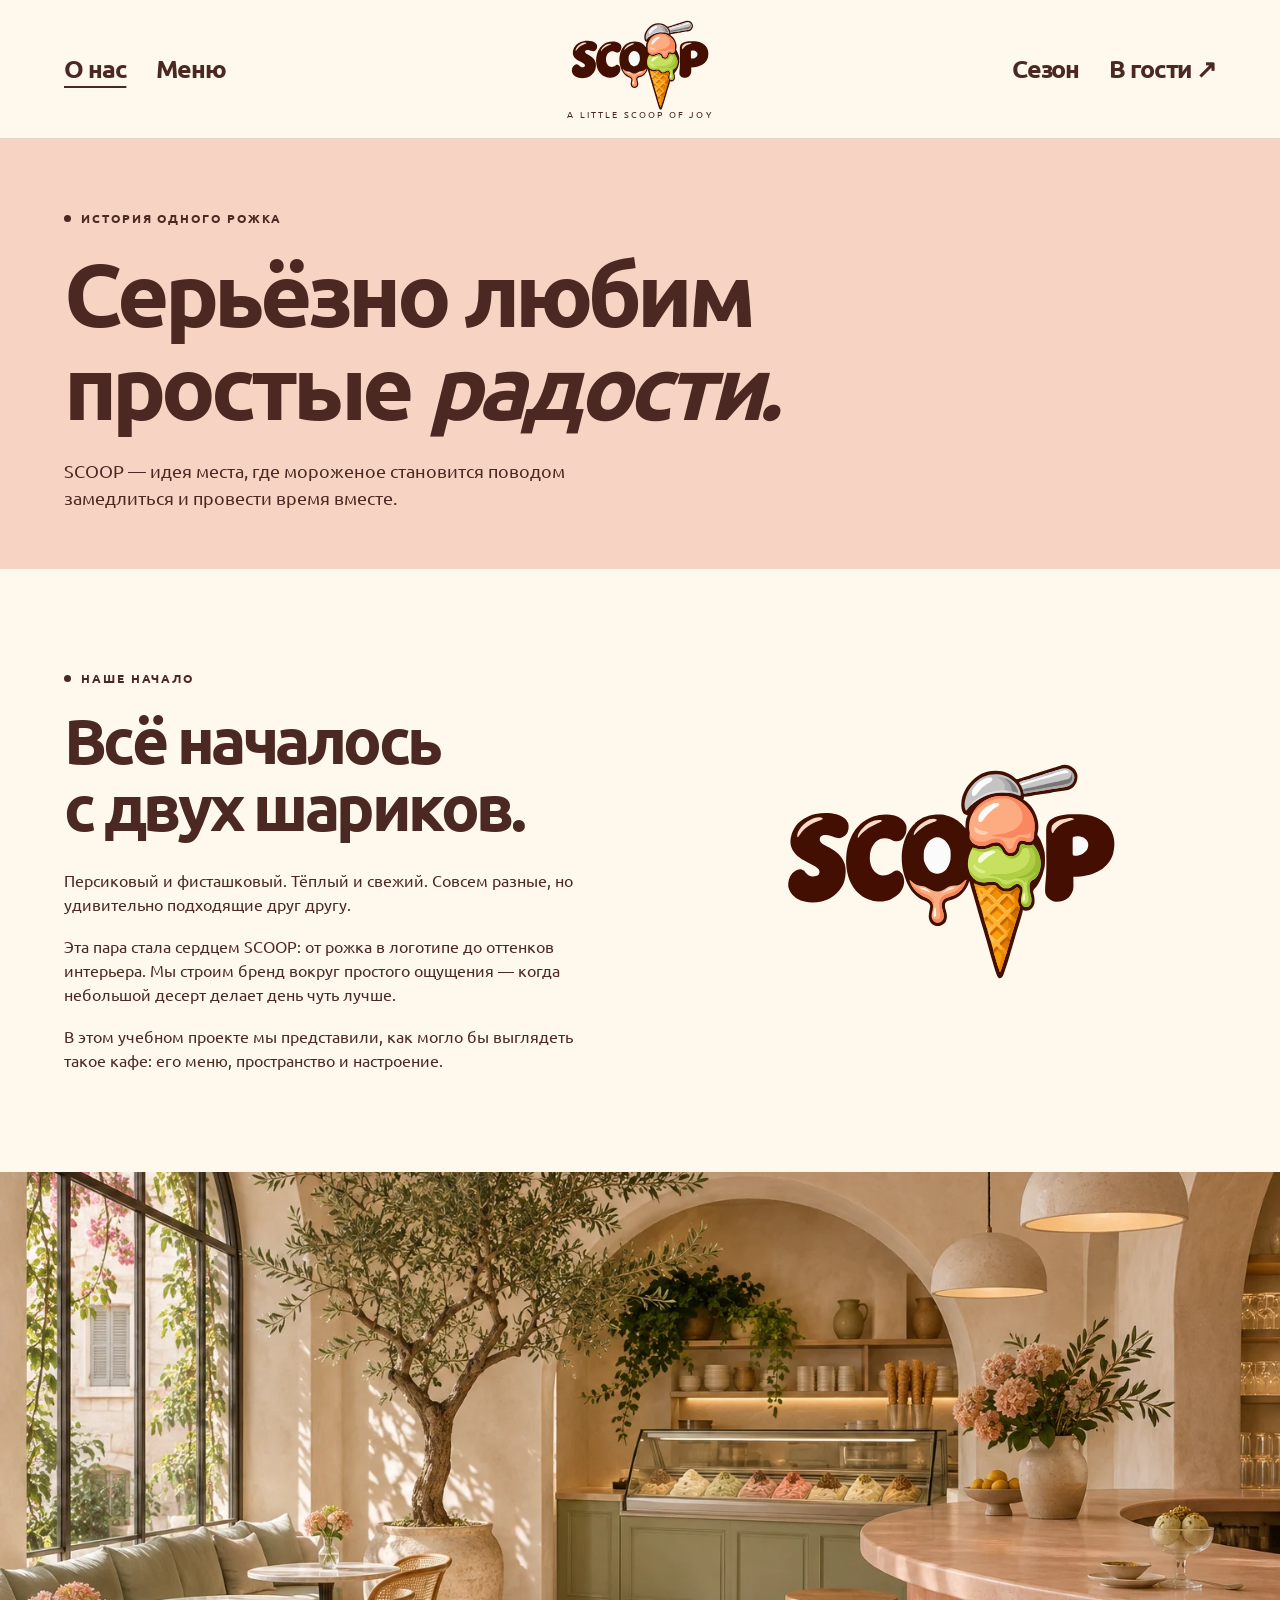
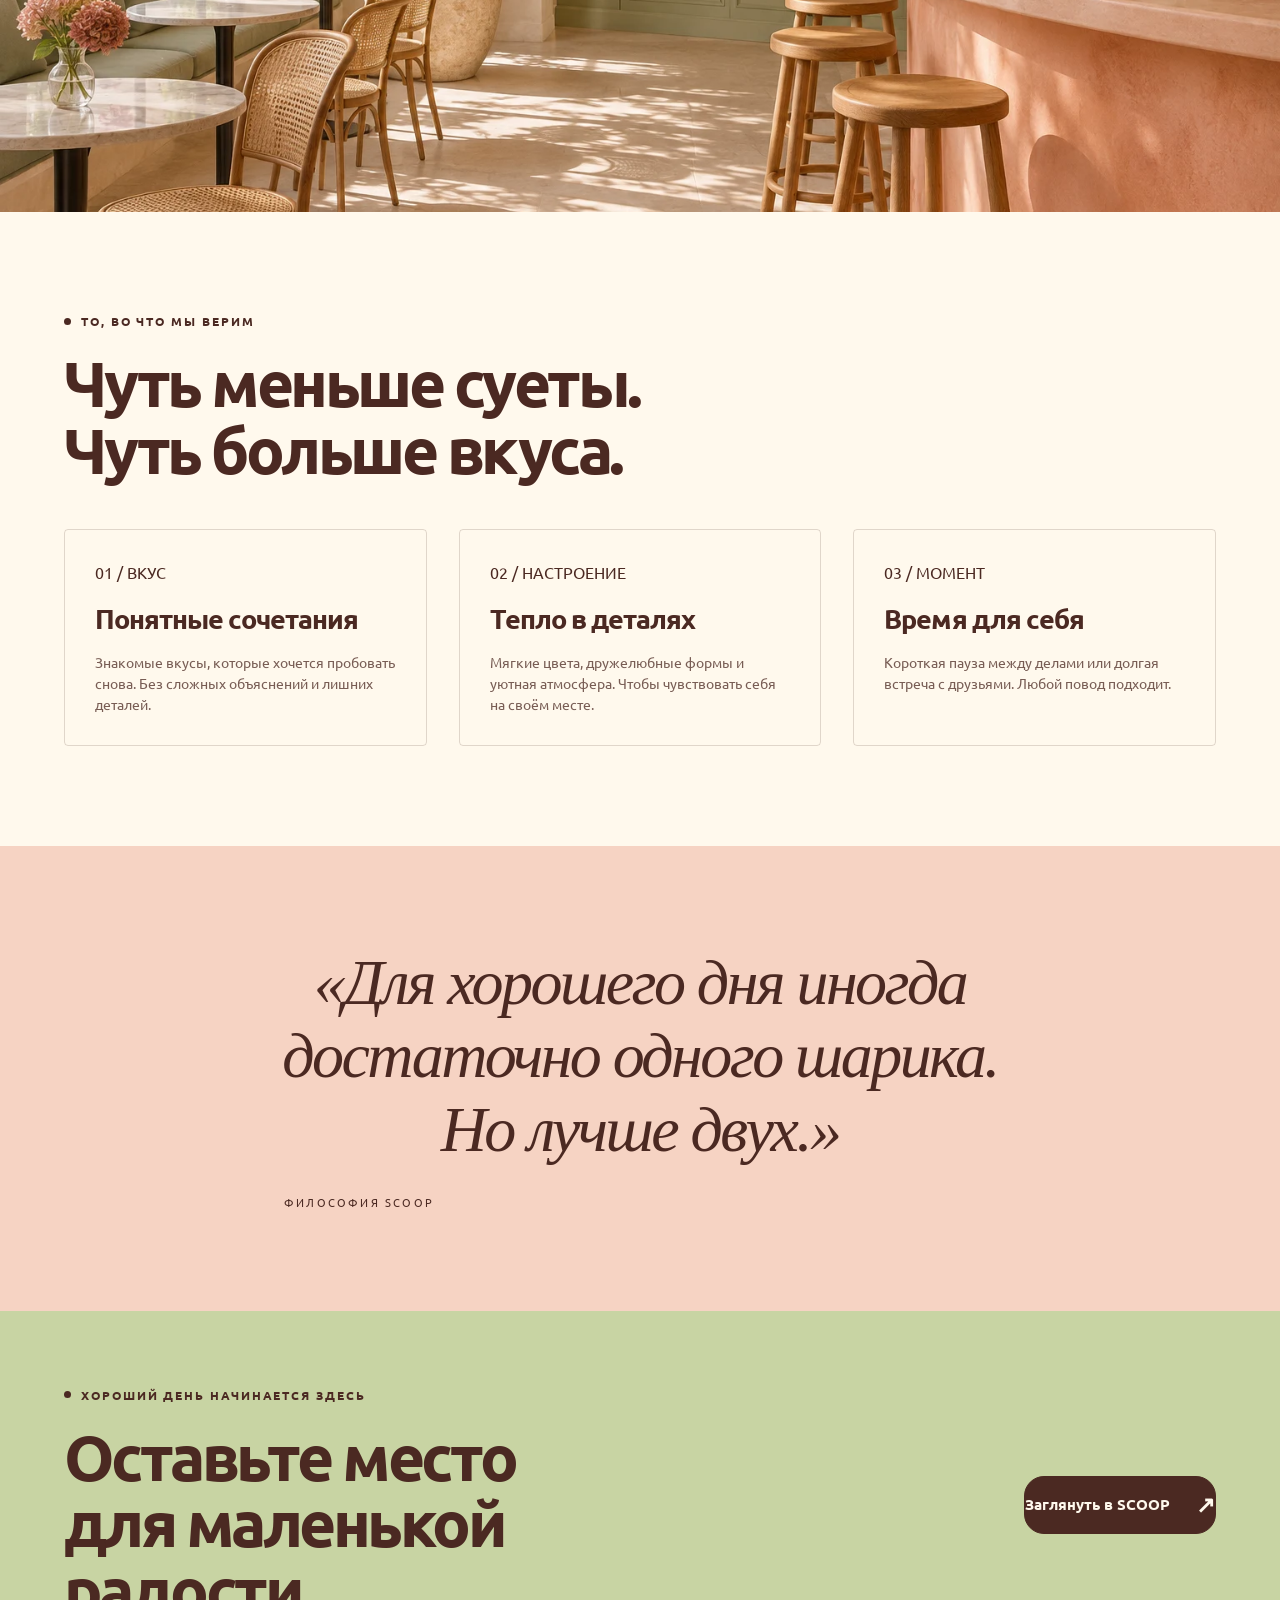
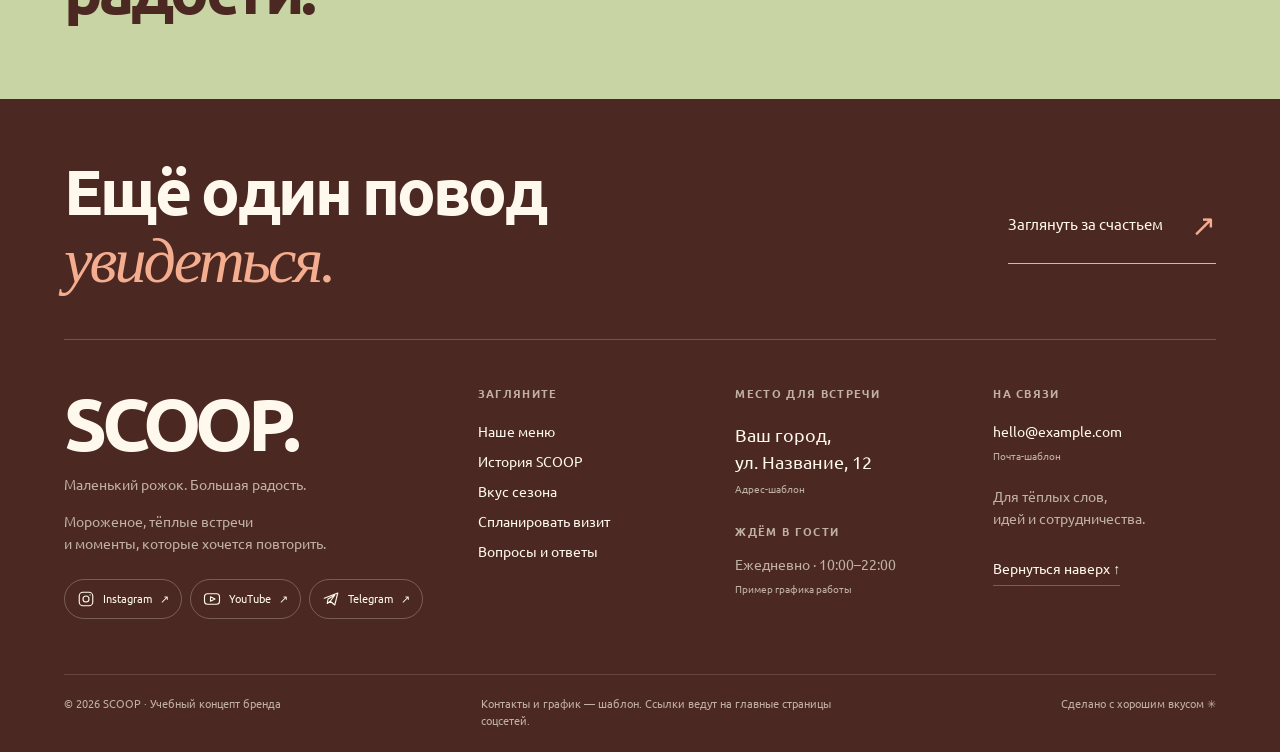
==== commit be04b26d: "Add branded footer with template address, opening hours, contact and social links" ====
--- a/about.html
+++ b/about.html
@@ -1 +1,10 @@
-<!doctype html><html lang="ru"><head><meta charset="utf-8"><meta name="viewport" content="width=device-width,initial-scale=1"><meta name="theme-color" content="#fff9ed"><title>О SCOOP — история маленькой радости</title><meta name="description" content="SCOOP — концепт кафе-мороженого. Персик, фисташка и маленькие радости. Меню, история бренда и интерактивный 3D-рожок."><link rel="icon" type="image/svg+xml" href="assets/images/logo.svg"><link rel="stylesheet" href="styles.css?v=2"><link rel="preload" as="font" type="font/ttf" href="assets/fonts/Ubuntu-Bold.ttf" crossorigin><script src="app.js?v=2" defer></script></head><body class="" id="top"><a class="skip" href="#main">Перейти к содержимому</a><header class="site-header"><div class="wrap nav-shell"><nav class="nav-half" aria-label="Основная навигация"><a href="about.html" aria-current="page">О нас</a><a href="menu.html">Меню</a></nav><a class="brand" href="index.html" aria-label="SCOOP — главная"><img src="assets/images/logo.svg" alt="SCOOP — логотип с рожком мороженого" width="150" height="96"><span>a little scoop of joy</span></a><nav class="nav-half" aria-label="Дополнительная навигация"><a href="season.html">Сезон</a><a href="visit.html">В гости ↗</a></nav><button class="mobile-toggle" aria-expanded="false" aria-label="Открыть навигацию">Меню ☰</button></div></header><main id="main"><section class="page-intro"><div class="wrap"><div class="eyebrow">История одного рожка</div><h1>Серьёзно любим<br>простые <em>радости.</em></h1><p>SCOOP — идея места, где мороженое становится поводом замедлиться и провести время вместе.</p></div></section><section class="section"><div class="wrap split"><div class="split-copy"><div class="eyebrow">Наше начало</div><h2>Всё началось<br>с двух шариков.</h2><p>Персиковый и фисташковый. Тёплый и свежий. Совсем разные, но удивительно подходящие друг другу.</p><p>Эта пара стала сердцем SCOOP: от рожка в логотипе до оттенков интерьера. Мы строим бренд вокруг простого ощущения — когда небольшой десерт делает день чуть лучше.</p><p>В этом учебном проекте мы представили, как могло бы выглядеть такое кафе: его меню, пространство и настроение.</p></div><img class="logo-large" src="assets/images/logo.svg" alt="Логотип SCOOP, вариант 14 — персиковое и фисташковое мороженое"></div></section><img class="wide-photo" src="assets/images/interior.webp" alt="Концепция светлого кафе SCOOP с округлой стойкой" width="1536" height="1024"><section class="section"><div class="wrap"><div class="eyebrow">То, во что мы верим</div><h2>Чуть меньше суеты.<br>Чуть больше вкуса.</h2><div class="values"><div class="value"><span>01 / ВКУС</span><h3>Понятные сочетания</h3><p>Знакомые вкусы, которые хочется пробовать снова. Без сложных объяснений и лишних деталей.</p></div><div class="value"><span>02 / НАСТРОЕНИЕ</span><h3>Тепло в деталях</h3><p>Мягкие цвета, дружелюбные формы и уютная атмосфера. Чтобы чувствовать себя на своём месте.</p></div><div class="value"><span>03 / МОМЕНТ</span><h3>Время для себя</h3><p>Короткая пауза между делами или долгая встреча с друзьями. Любой повод подходит.</p></div></div></div></section><section class="section peach-section"><div class="wrap"><blockquote class="quote">«Для хорошего дня иногда<br>достаточно одного шарика.<br>Но лучше двух.»</blockquote><p class="quote-footer">Философия SCOOP</p></div></section><section class="visit-banner"><div class="wrap"><div><div class="eyebrow">Хороший день начинается здесь</div><h2>Оставьте место<br>для маленькой радости.</h2></div><a class="btn dark" href="visit.html">Заглянуть в SCOOP <span class="arrow">↗</span></a></div></section></main><footer class="site-footer"><div class="wrap"><div class="footer-top"><div class="footer-brand"><a class="footer-word" href="index.html">SCOOP.</a><p>Маленький рожок. Большая радость.</p></div><div class="footer-col"><h3>Загляните</h3><a href="menu.html">Наше меню</a><a href="about.html">История SCOOP</a><a href="season.html">Вкус сезона</a></div><div class="footer-col"><h3>Останемся на связи</h3><a href="visit.html">Спланировать визит ↗</a><a href="visit.html#faq">Вопросы и ответы</a><a href="#top">Наверх ↑</a></div></div><div class="footer-bottom"><span>© 2026 SCOOP · Учебный концепт бренда</span><span>Вкусы, цены и пространство представлены для демонстрации.</span><span>Сделано с хорошим вкусом ✳</span></div></div></footer></body></html>+<!doctype html><html lang="ru"><head><meta charset="utf-8"><meta name="viewport" content="width=device-width,initial-scale=1"><meta name="theme-color" content="#fff9ed"><title>О SCOOP — история маленькой радости</title><meta name="description" content="SCOOP — концепт кафе-мороженого. Персик, фисташка и маленькие радости. Меню, история бренда и интерактивный 3D-рожок."><link rel="icon" type="image/svg+xml" href="assets/images/logo.svg"><link rel="stylesheet" href="styles.css?v=3"><link rel="preload" as="font" type="font/ttf" href="assets/fonts/Ubuntu-Bold.ttf" crossorigin><script src="app.js?v=2" defer></script></head><body class="" id="top"><a class="skip" href="#main">Перейти к содержимому</a><header class="site-header"><div class="wrap nav-shell"><nav class="nav-half" aria-label="Основная навигация"><a href="about.html" aria-current="page">О нас</a><a href="menu.html">Меню</a></nav><a class="brand" href="index.html" aria-label="SCOOP — главная"><img src="assets/images/logo.svg" alt="SCOOP — логотип с рожком мороженого" width="150" height="96"><span>a little scoop of joy</span></a><nav class="nav-half" aria-label="Дополнительная навигация"><a href="season.html">Сезон</a><a href="visit.html">В гости ↗</a></nav><button class="mobile-toggle" aria-expanded="false" aria-label="Открыть навигацию">Меню ☰</button></div></header><main id="main"><section class="page-intro"><div class="wrap"><div class="eyebrow">История одного рожка</div><h1>Серьёзно любим<br>простые <em>радости.</em></h1><p>SCOOP — идея места, где мороженое становится поводом замедлиться и провести время вместе.</p></div></section><section class="section"><div class="wrap split"><div class="split-copy"><div class="eyebrow">Наше начало</div><h2>Всё началось<br>с двух шариков.</h2><p>Персиковый и фисташковый. Тёплый и свежий. Совсем разные, но удивительно подходящие друг другу.</p><p>Эта пара стала сердцем SCOOP: от рожка в логотипе до оттенков интерьера. Мы строим бренд вокруг простого ощущения — когда небольшой десерт делает день чуть лучше.</p><p>В этом учебном проекте мы представили, как могло бы выглядеть такое кафе: его меню, пространство и настроение.</p></div><img class="logo-large" src="assets/images/logo.svg" alt="Логотип SCOOP, вариант 14 — персиковое и фисташковое мороженое"></div></section><img class="wide-photo" src="assets/images/interior.webp" alt="Концепция светлого кафе SCOOP с округлой стойкой" width="1536" height="1024"><section class="section"><div class="wrap"><div class="eyebrow">То, во что мы верим</div><h2>Чуть меньше суеты.<br>Чуть больше вкуса.</h2><div class="values"><div class="value"><span>01 / ВКУС</span><h3>Понятные сочетания</h3><p>Знакомые вкусы, которые хочется пробовать снова. Без сложных объяснений и лишних деталей.</p></div><div class="value"><span>02 / НАСТРОЕНИЕ</span><h3>Тепло в деталях</h3><p>Мягкие цвета, дружелюбные формы и уютная атмосфера. Чтобы чувствовать себя на своём месте.</p></div><div class="value"><span>03 / МОМЕНТ</span><h3>Время для себя</h3><p>Короткая пауза между делами или долгая встреча с друзьями. Любой повод подходит.</p></div></div></div></section><section class="section peach-section"><div class="wrap"><blockquote class="quote">«Для хорошего дня иногда<br>достаточно одного шарика.<br>Но лучше двух.»</blockquote><p class="quote-footer">Философия SCOOP</p></div></section><section class="visit-banner"><div class="wrap"><div><div class="eyebrow">Хороший день начинается здесь</div><h2>Оставьте место<br>для маленькой радости.</h2></div><a class="btn dark" href="visit.html">Заглянуть в SCOOP <span class="arrow">↗</span></a></div></section></main><footer class="site-footer" id="footer"><div class="wrap">
+<div class="footer-invite"><p>Ещё один повод<br><em>увидеться.</em></p><a class="footer-invite-link" href="visit.html">Заглянуть за счастьем <span aria-hidden="true">↗</span></a></div>
+<div class="footer-top">
+<div class="footer-brand"><a class="footer-word" href="index.html">SCOOP.</a><p>Маленький рожок. Большая радость.</p><p class="footer-brand-note">Мороженое, тёплые встречи<br>и моменты, которые хочется повторить.</p><div class="footer-socials" aria-label="Социальные сети"><a class="social-link" href="https://www.instagram.com/" target="_blank" rel="noopener noreferrer" aria-label="Instagram — демонстрационная ссылка, открывается в новой вкладке"><svg viewBox="0 0 24 24" fill="none" stroke="currentColor" stroke-width="1.5" stroke-linecap="round" stroke-linejoin="round" aria-hidden="true"><rect x="3" y="3" width="18" height="18" rx="5"/><circle cx="12" cy="12" r="4"/><circle cx="17.5" cy="6.5" r=".8" fill="currentColor" stroke="none"/></svg><span>Instagram</span><span aria-hidden="true">↗</span></a><a class="social-link" href="https://www.youtube.com/" target="_blank" rel="noopener noreferrer" aria-label="YouTube — демонстрационная ссылка, открывается в новой вкладке"><svg viewBox="0 0 24 24" fill="none" stroke="currentColor" stroke-width="1.5" stroke-linecap="round" stroke-linejoin="round" aria-hidden="true"><rect x="2" y="5" width="20" height="14" rx="4"/><path d="m10 9 6 3-6 3Z"/></svg><span>YouTube</span><span aria-hidden="true">↗</span></a><a class="social-link" href="https://telegram.org/" target="_blank" rel="noopener noreferrer" aria-label="Telegram — демонстрационная ссылка, открывается в новой вкладке"><svg viewBox="0 0 24 24" fill="none" stroke="currentColor" stroke-width="1.5" stroke-linecap="round" stroke-linejoin="round" aria-hidden="true"><path d="m3 11 18-7-4 16-6-5-4 3 1-6 9-5-6 8"/></svg><span>Telegram</span><span aria-hidden="true">↗</span></a></div></div>
+<div class="footer-col"><h3>Загляните</h3><a href="menu.html">Наше меню</a><a href="about.html">История SCOOP</a><a href="season.html">Вкус сезона</a><a href="visit.html">Спланировать визит</a><a href="visit.html#faq">Вопросы и ответы</a></div>
+<div class="footer-col footer-address"><h3>Место для встречи</h3><address>Ваш город,<br>ул. Название, 12</address><span class="footer-example">Адрес-шаблон</span><h3 class="footer-subtitle">Ждём в гости</h3><p>Ежедневно · 10:00–22:00</p><span class="footer-example">Пример графика работы</span></div>
+<div class="footer-col"><h3>На связи</h3><a href="mailto:hello@example.com">hello@example.com</a><span class="footer-example">Почта-шаблон</span><p class="footer-contact-note">Для тёплых слов,<br>идей и сотрудничества.</p><a class="footer-up" href="#top">Вернуться наверх ↑</a></div>
+</div>
+<div class="footer-bottom"><span>© 2026 SCOOP · Учебный концепт бренда</span><span>Контакты и график — шаблон. Ссылки ведут на главные страницы соцсетей.</span><span>Сделано с хорошим вкусом ✳</span></div>
+</div></footer></body></html>
--- a/styles.css
+++ b/styles.css
@@ -1,7 +1,7 @@
 @font-face{font-family:Ubuntu;font-display:swap;src:url('assets/fonts/Ubuntu-Regular.ttf')}@font-face{font-family:Ubuntu;font-display:swap;src:url('assets/fonts/Ubuntu-Bold.ttf');font-weight:700}
 :root{--cream:#fff9ed;--ink:#4b2922;--peach:#f5ad90;--pistachio:#c8d4a3;--line:#4b29222b;--pink:#f6d3c3;--max:1440px}*{box-sizing:border-box}html{scroll-behavior:smooth;scroll-padding-top:110px}body{margin:0;background:var(--cream);color:var(--ink);font-family:Ubuntu,Arial,sans-serif;font-size:16px;line-height:1.5}a{color:inherit;text-decoration:none}button,input,select{font:inherit;color:inherit}button,a,input,select{ -webkit-tap-highlight-color:transparent}button{cursor:pointer}button:disabled{cursor:default}button:focus-visible,a:focus-visible,input:focus-visible,select:focus-visible,canvas:focus-visible{outline:3px solid #7a4233;outline-offset:5px}button{border:0}img{max-width:100%;display:block}h1,h2,h3,p{margin:0}h1,h2,h3{font-weight:700;line-height:1.04;letter-spacing:-.055em}h1{font-size:clamp(62px,7.2vw,104px)}h2{font-size:clamp(43px,5vw,70px)}h3{font-size:29px;letter-spacing:-.035em}p{max-width:590px}.wrap{max-width:var(--max);margin:auto;padding:0 5%}.eyebrow{text-transform:uppercase;letter-spacing:.16em;font-size:12px;font-weight:700;display:flex;align-items:center;gap:10px;margin-bottom:20px}.eyebrow:before{content:'';width:7px;height:7px;border-radius:50%;background:currentColor}.muted{opacity:.67}.skip{position:fixed;top:-80px;left:20px;background:white;padding:12px;z-index:100}.skip:focus{top:5px}.site-header{height:139px;position:relative;z-index:10;border-bottom:1px solid var(--line);background:var(--cream)}.nav-shell{height:100%;display:grid;grid-template-columns:1fr 200px 1fr;align-items:center;gap:32px}.brand{display:flex;flex-direction:column;align-items:center;justify-content:center;align-self:stretch}.brand img{width:150px;height:96px;object-fit:contain}.brand span{font-size:9px;letter-spacing:.24em;text-transform:uppercase;margin-top:-5px}.nav-half{display:flex;gap:30px;align-items:center}.nav-half:nth-of-type(2){justify-content:flex-end}.nav-half a{font-weight:700;font-size:25px;letter-spacing:-.045em;white-space:nowrap}.nav-half a[aria-current=page]{text-decoration:underline;text-underline-offset:8px;text-decoration-thickness:2px}.nav-half a:hover{opacity:.65}.mobile-toggle{display:none}.hero{position:relative;overflow:hidden;background:#f6d9c4;min-height:660px}.hero-inner{min-height:660px;display:grid;grid-template-columns:1fr 1fr;align-items:center;position:relative}.hero-copy{padding:62px 0 94px;z-index:2}.hero h1 span{display:block}.hero h1 .serif{font-family:Georgia,serif;font-weight:400;font-style:italic;letter-spacing:-.07em}.hero .lead{margin-top:26px;max-width:400px;font-size:18px;line-height:1.55}.buttons{display:flex;gap:12px;margin-top:30px;flex-wrap:wrap}.btn{min-width:184px;height:58px;border-radius:20px;display:inline-flex;align-items:center;justify-content:center;gap:26px;font-weight:700;font-size:15px;border:1px solid var(--ink);transition:transform .2s,background .2s}.btn:hover{transform:translateY(-3px)}.btn.dark{background:var(--ink);color:var(--cream)}.btn.light{background:var(--cream)}.btn.pistachio{background:var(--pistachio)}.arrow{font-size:23px;line-height:1}.hero-art{position:absolute;width:56%;height:100%;right:-2%;top:0}.halo{position:absolute;top:10%;right:10%;width:76%;aspect-ratio:1;border:1px solid #4b292235;border-radius:50%}.halo:after{content:'';position:absolute;inset:20px;border:1px solid #4b292215;border-radius:50%}.hero-art canvas{position:absolute;inset:0;width:100%;height:100%;touch-action:pan-y;cursor:grab}.hero-art canvas:active{cursor:grabbing}.hero-fallback{position:absolute;inset:8% 4% 8%;width:92%;height:84%;object-fit:contain;mix-blend-mode:multiply}.hero-art.ready .hero-fallback{display:none}.sticker{position:absolute;right:6%;top:18%;width:102px;height:102px;border-radius:50%;display:grid;place-content:center;text-align:center;background:var(--pistachio);transform:rotate(12deg);font-size:12px;font-weight:700;line-height:1.4;box-shadow:0 8px 24px #4b292208;pointer-events:none}.sticker b{font-size:25px}.model-hint{position:absolute;bottom:103px;right:10%;display:flex;align-items:center;gap:10px;font-size:11px;letter-spacing:.04em}.icon-btn{width:38px;height:38px;background:transparent;border:1px solid var(--line);border-radius:50%;display:inline-grid;place-content:center}.flavor-control{position:absolute;bottom:40px;right:14%;display:flex;gap:12px;align-items:center;font-size:12px}.swatches{display:flex;gap:6px}.swatch{width:25px;height:25px;border:3px solid var(--cream);border-radius:50%;outline:1px solid transparent}.swatch[aria-pressed=true]{outline-color:var(--ink)}.slide-control{position:absolute;bottom:30px;left:5%;display:flex;align-items:center;gap:15px;font-size:12px}.slide-control a{width:40px;height:40px;border:1px solid #4b292260;border-radius:50%;display:grid;place-items:center;font-size:21px}.slide-control a:hover{background:var(--cream)}.slide-control .count{margin:0 12px;font-size:11px;letter-spacing:.2em}.down-link{position:absolute;bottom:30px;left:47%;width:38px;height:38px;display:grid;place-items:center;border-bottom:1px solid var(--ink)}.ribbon{display:flex;justify-content:space-around;align-items:center;gap:26px;overflow:hidden;background:var(--pistachio);padding:21px 4%;font-weight:700;font-size:14px;white-space:nowrap;border-block:1px solid var(--line)}.ribbon i{font-size:20px;font-style:normal}.section{padding:100px 0}.section-head{display:flex;align-items:flex-end;justify-content:space-between;gap:30px;margin-bottom:38px}.section-head h2{max-width:700px}.text-link{border-bottom:1px solid var(--ink);padding-bottom:7px;display:inline-flex;gap:28px;font-size:14px;white-space:nowrap}.cards{display:grid;grid-template-columns:repeat(3,1fr);gap:22px}.flavor-card{min-width:0}.flavor-image{height:310px;background:var(--card);position:relative;overflow:hidden;border-radius:150px 150px 5px 5px;display:grid;place-items:center;transition:transform .3s}.flavor-card:hover .flavor-image{transform:translateY(-5px)}.flavor-image img{height:250px;width:280px;object-fit:contain;filter:drop-shadow(0 18px 17px #4b292220)}.tag{position:absolute;left:20px;top:26px;border:1px solid #4b292240;border-radius:30px;padding:5px 11px;font-size:10px;letter-spacing:.08em;text-transform:uppercase}.card-heading{display:flex;justify-content:space-between;gap:16px;align-items:baseline;margin:20px 0 8px}.card-heading h3{font-size:26px}.price{font-size:14px;white-space:nowrap}.flavor-card p{font-size:14px;opacity:.7;max-width:320px}.split{display:grid;grid-template-columns:1fr 1fr;gap:8%;align-items:center}.split-image{width:100%;aspect-ratio:1;object-fit:cover;border-radius:4px 180px 4px 4px}.split-copy h2{margin-bottom:28px}.split-copy p+p{margin-top:18px}.split-copy .text-link{margin-top:30px}.peach-section{background:var(--pink)}.quote{font-family:Georgia,serif;font-weight:400;font-style:italic;font-size:clamp(40px,5vw,70px);letter-spacing:-.04em;max-width:1000px;text-align:center;line-height:1.15;margin:auto}.quote-footer{text-align:center;margin-top:28px;font-size:11px;letter-spacing:.2em;text-transform:uppercase}.steps{display:grid;grid-template-columns:repeat(3,1fr);gap:42px;margin-top:55px}.step{border-top:1px solid var(--line);padding-top:22px}.step .number{font-size:11px;letter-spacing:.15em;display:block;margin-bottom:28px}.step h3{font-size:28px;margin-bottom:15px}.step p{font-size:15px;opacity:.7}.visit-banner{padding:75px 0;background:var(--pistachio)}.visit-banner .wrap{display:flex;justify-content:space-between;align-items:center;gap:30px}.visit-banner h2{max-width:700px}.site-footer{padding:64px 0 22px;background:var(--ink);color:var(--cream)}.footer-top{display:grid;grid-template-columns:2fr 1fr 1fr;gap:40px;padding-bottom:55px}.footer-word{font-size:74px;font-weight:700;letter-spacing:-.07em;line-height:1}.footer-top p{font-size:14px;opacity:.65;margin-top:15px}.footer-col h3{font:700 11px Ubuntu;letter-spacing:.12em;text-transform:uppercase;margin-bottom:20px;opacity:.65}.footer-col a{display:block;margin-top:9px;font-size:14px}.footer-bottom{border-top:1px solid #fff9ed35;padding-top:20px;font-size:11px;display:flex;gap:25px;justify-content:space-between;opacity:.65}.page-intro{padding:70px 0 58px;background:var(--pink)}.page-intro h1{font-size:clamp(54px,7vw,92px)}.page-intro p{font-size:18px;margin-top:24px}.filter-row{display:flex;gap:10px;flex-wrap:wrap;margin-bottom:34px}.filter{border:1px solid var(--line);border-radius:40px;padding:11px 21px;background:transparent;font-size:13px}.filter[aria-pressed=true]{background:var(--ink);color:var(--cream)}.menu-grid{row-gap:45px}.note{font-size:12px;opacity:.65;margin-top:35px;max-width:850px}.detail-toggle{margin-top:12px;border-bottom:1px solid var(--line);background:none;padding:0 0 4px;font-size:12px}.detail{font-size:12px;margin-top:12px;padding:14px;border:1px solid var(--line);border-radius:12px}.detail[hidden],.flavor-card[hidden]{display:none}.wide-photo{width:100%;max-height:640px;object-fit:cover}.values{display:grid;grid-template-columns:repeat(3,1fr);gap:32px;margin-top:45px}.value{padding:30px;border:1px solid var(--line);border-radius:4px}.value h3{margin:20px 0;font-size:27px}.value p{font-size:14px;opacity:.75}.visit-grid{display:grid;grid-template-columns:1fr 1fr;gap:60px;align-items:start}.visit-grid img{border-radius:180px 180px 4px 4px;aspect-ratio:1;object-fit:cover}.visit-grid h2{font-size:48px;margin-bottom:24px}.visit-form{background:#f4eedf;border-radius:4px;padding:30px}.fields{display:grid;grid-template-columns:1fr 1fr;gap:18px}.field{display:flex;flex-direction:column;gap:8px;font-size:12px}.field input,.field select{width:100%;padding:13px 10px;background:var(--cream);border:1px solid var(--line);border-radius:8px;min-width:0}.field.full{grid-column:1/-1}.visit-form .btn{width:100%;margin-top:22px}.form-message{padding:15px;margin-top:20px;border:1px solid #4b292250;background:var(--pistachio);font-size:14px;border-radius:8px}.form-message:empty{display:none}.faq{max-width:900px;margin:45px auto 0}.faq details{border-top:1px solid var(--line);padding:22px 0}.faq summary{font-size:21px;cursor:pointer}.faq p{font-size:15px;margin-top:18px;opacity:.75}.season .hero{background:#dce3bd}.season .sticker{background:var(--peach)}.season .hero-fallback{object-fit:cover;border-radius:220px}.season .hero-art{right:0}.season .hero-art:after{content:'';position:absolute;inset:0;background:linear-gradient(90deg,#dce3bd,transparent 30%);pointer-events:none}.season-photo{width:90%;height:84%;position:absolute;top:5%;right:0;object-fit:cover;border-radius:250px 250px 6px 6px}.season .hero-copy{max-width:640px}.season .model-hint,.season .flavor-control{display:none}.logo-large{width:65%;margin:auto}.reduce-note{font-size:10px;opacity:.6}.social-stamp{display:flex;align-items:center;gap:8px;letter-spacing:.1em;text-transform:uppercase;font-size:10px}.social-stamp:before{content:'✳';font-size:28px}.toast{position:fixed;bottom:25px;left:50%;transform:translateX(-50%);padding:15px 24px;background:var(--ink);color:var(--cream);border-radius:20px;z-index:99}.hero-in{animation:slideIn .3s ease-in}@keyframes slideIn{from{opacity:.65}to{opacity:1}}
 @media(min-width:1500px){.hero-art{right:0}.hero-inner{min-height:740px}.hero{min-height:740px}}
-@media(max-width:1100px){.nav-shell{grid-template-columns:1fr 170px 1fr;gap:15px}.nav-half{gap:20px}.nav-half a{font-size:19px}.hero h1{font-size:76px}.hero-art{right:-6%;width:62%}.hero .lead{max-width:340px}.flavor-image{height:260px}.flavor-image img{height:220px}.hero-inner,.hero{min-height:650px}.model-hint{right:12%}}
+@media(max-width:1100px){.nav-shell{grid-template-columns:1fr 170px 1fr;gap:15px}.nav-half{gap:20px}.nav-half a{font-size:19px}.hero h1{font-size:76px}.hero-art{right:0;width:56%}.hero .lead{max-width:340px}.flavor-image{height:260px}.flavor-image img{height:220px}.hero-inner,.hero{min-height:650px}.model-hint{right:12%}}
 @media(max-width:760px){.wrap{padding:0 6%}.site-header{height:96px}.nav-shell{display:flex;justify-content:space-between}.brand{align-items:flex-start}.brand img{width:112px;height:73px}.brand span{font-size:7px;margin-left:12px;margin-top:-5px}.mobile-toggle{display:block;background:transparent;border:1px solid var(--line);border-radius:18px;padding:10px 15px;font-size:14px}.nav-half{display:none;position:absolute;left:0;right:0;top:96px;background:var(--cream);padding:20px 6%;flex-direction:column;align-items:flex-start;gap:18px}.nav-half:nth-of-type(2){top:208px;padding-bottom:25px}.site-header.open .nav-half{display:flex}.nav-half a{font-size:22px}.hero-inner{display:flex;flex-direction:column;min-height:990px;align-items:stretch}.hero-copy{padding:40px 0 0}.hero h1{font-size:69px;max-width:430px}.hero .lead{font-size:16px;max-width:360px;margin-top:22px}.hero-art{top:415px;right:0;width:100%;height:500px}.hero-art .halo{top:8%;width:72%;right:14%}.sticker{top:14%;right:7%;height:80px;width:80px;font-size:10px}.sticker b{font-size:20px}.buttons{gap:10px;margin-top:25px}.btn{min-width:0;flex:1;max-width:220px;padding:0 18px;gap:20px;height:56px;font-size:14px}.model-hint{bottom:40px;right:12%;font-size:10px}.flavor-control{bottom:0;right:17%;font-size:11px}.slide-control{bottom:23px;left:6%}.down-link{left:auto;right:6%;bottom:23px}.ribbon{justify-content:flex-start;font-size:12px;padding:15px 6%;gap:26px}.section{padding:65px 0}.section-head{align-items:flex-start;flex-direction:column;gap:22px}.cards{grid-template-columns:1fr;gap:38px}.flavor-image{height:340px;border-radius:180px 180px 5px 5px}.flavor-image img{height:290px}.card-heading h3{font-size:29px}.split{grid-template-columns:1fr;gap:36px}.split-image{aspect-ratio:1.1;border-top-right-radius:140px}.split-copy h2{font-size:44px}.steps,.values{grid-template-columns:1fr;gap:25px}.step .number{margin-bottom:14px}.visit-banner .wrap{align-items:flex-start;flex-direction:column}.visit-banner h2{font-size:43px}.visit-banner .btn{flex:auto;min-width:190px}.footer-top{grid-template-columns:1fr 1fr;gap:35px}.footer-brand{grid-column:1/-1}.footer-bottom{flex-direction:column;gap:8px}.page-intro{padding:47px 0}.page-intro p{font-size:16px}.visit-grid{grid-template-columns:1fr;gap:40px}.visit-form{padding:22px}.visit-form .btn{max-width:none}.visit-grid h2{font-size:40px}.fields{gap:12px}.filter-row{gap:7px}.filter{padding:9px 15px}.season-photo{height:80%;width:88%;right:6%}.season .hero-art:after{display:none}.season .hero-inner{min-height:990px}.season .hero-copy{z-index:2}.season .hero h1{font-size:64px}.quote{font-size:42px}.faq summary{font-size:19px}.value{padding:26px}}
 @media(prefers-reduced-motion:reduce){html{scroll-behavior:auto}*,*:before,*:after{animation:none!important;transition:none!important}}
 .tag{left:50%;transform:translateX(-50%);white-space:nowrap}
@@ -11,7 +11,7 @@
 /* Layout refinements after responsive QA. */
 [hidden]{display:none!important}
 .nav-shell>*,.split>*,.visit-grid>*,.steps>*,.values>*{min-width:0}
-@media(min-width:761px) and (max-width:1000px){.cards{grid-template-columns:repeat(2,minmax(0,1fr))}.visit-grid{gap:30px}.visit-grid h2{font-size:40px}.values{gap:15px}.value{padding:20px}.hero-art{width:55%;right:-4%}.hero h1{font-size:clamp(60px,8vw,76px)}}
+@media(min-width:761px) and (max-width:1000px){.cards{grid-template-columns:repeat(2,minmax(0,1fr))}.visit-grid{gap:30px}.visit-grid h2{font-size:40px}.values{gap:15px}.value{padding:20px}.hero-art{width:55%;right:0}.hero h1{font-size:clamp(60px,8vw,76px)}}
 @media(max-width:760px){
  .site-header.open{height:auto}.nav-shell{display:grid;grid-template-columns:1fr auto;gap:0}.brand{grid-column:1;grid-row:1;min-height:96px}.mobile-toggle{grid-column:2;grid-row:1}
  .nav-half,.nav-half:nth-of-type(2){position:static;grid-column:1/-1;padding:10px 0 18px;gap:20px;flex-direction:row;flex-wrap:wrap;justify-content:flex-start;align-items:center}.nav-half:first-of-type{grid-row:2}.nav-half:nth-of-type(2){grid-row:3}
@@ -20,3 +20,9 @@
  .fields{grid-template-columns:1fr}.field.full{grid-column:auto}.flavor-image img{width:90%}.page-intro h1{overflow-wrap:break-word}.hero .lead{max-width:none}
 }
 .surprise-row{display:flex;align-items:center;flex-wrap:wrap;gap:12px 24px;margin:-10px 0 34px}.surprise-button{background:var(--pistachio);border:1px solid var(--line);border-radius:20px;padding:12px 20px;font-size:14px;font-weight:700}.surprise-result{font-size:14px;flex:1;min-width:200px}.flavor-card.is-picked .flavor-image{outline:3px solid var(--ink);outline-offset:5px}.flavor-card{scroll-margin-top:30px}
+
+/* Contact footer */
+.site-footer{padding-top:58px}.footer-invite{display:flex;justify-content:space-between;align-items:center;gap:28px;padding-bottom:45px;margin-bottom:45px;border-bottom:1px solid #fff9ed35}.footer-invite p{font-weight:700;font-size:clamp(40px,5vw,68px);line-height:1.05;letter-spacing:-.045em}.footer-invite em{font-family:Georgia,serif;font-weight:400;color:var(--peach)}.footer-invite-link{display:inline-flex;align-items:center;gap:28px;padding:16px 0;border-bottom:1px solid var(--peach);font-size:15px}.footer-invite-link span{font-size:30px;color:var(--peach)}.footer-top{grid-template-columns:minmax(0,1.7fr) repeat(3,minmax(0,1fr));gap:35px}.footer-top>*{min-width:0}.footer-brand-note{line-height:1.6}.footer-socials{display:flex;flex-wrap:wrap;gap:8px;margin-top:24px}.social-link{display:flex;align-items:center;gap:8px;border:1px solid #fff9ed40;border-radius:30px;padding:10px 12px;font-size:11px;transition:background .2s,color .2s}.social-link svg{width:18px;height:18px;flex:none}.social-link:hover{background:var(--cream);color:var(--ink)}.footer-col address{font-style:normal;font-size:18px;line-height:1.5}.footer-col .footer-subtitle{margin-top:27px;margin-bottom:10px}.footer-example{display:block;font-size:10px;opacity:.65;margin-top:6px}.footer-col .footer-contact-note{margin-top:22px;line-height:1.6}.footer-col a{overflow-wrap:anywhere}.footer-col .footer-up{display:inline-block;margin-top:28px;border-bottom:1px solid #fff9ed40;padding-bottom:6px}.footer-bottom{line-height:1.6}.footer-bottom span:nth-child(2){max-width:380px}.site-footer :focus-visible{outline-color:var(--peach)}
+@media(max-width:1100px){.footer-top{grid-template-columns:repeat(2,minmax(0,1fr));gap:36px}.footer-brand{grid-column:auto}}
+@media(max-width:600px){.site-footer{padding-top:40px}.footer-invite{align-items:flex-start;flex-direction:column;margin-bottom:34px;padding-bottom:32px}.footer-invite-link{font-size:14px}.footer-top{grid-template-columns:1fr 1fr;gap:32px 20px}.footer-brand{grid-column:1/-1}.footer-word{font-size:66px}.footer-col address{font-size:16px}.footer-col h3{font-size:10px;letter-spacing:.08em}.footer-top p{font-size:13px}.footer-bottom{gap:12px}.footer-socials{gap:7px}.social-link{padding:10px;font-size:10px}}
+@media(max-width:360px){.footer-top{grid-template-columns:1fr}.footer-brand{grid-column:auto}}
